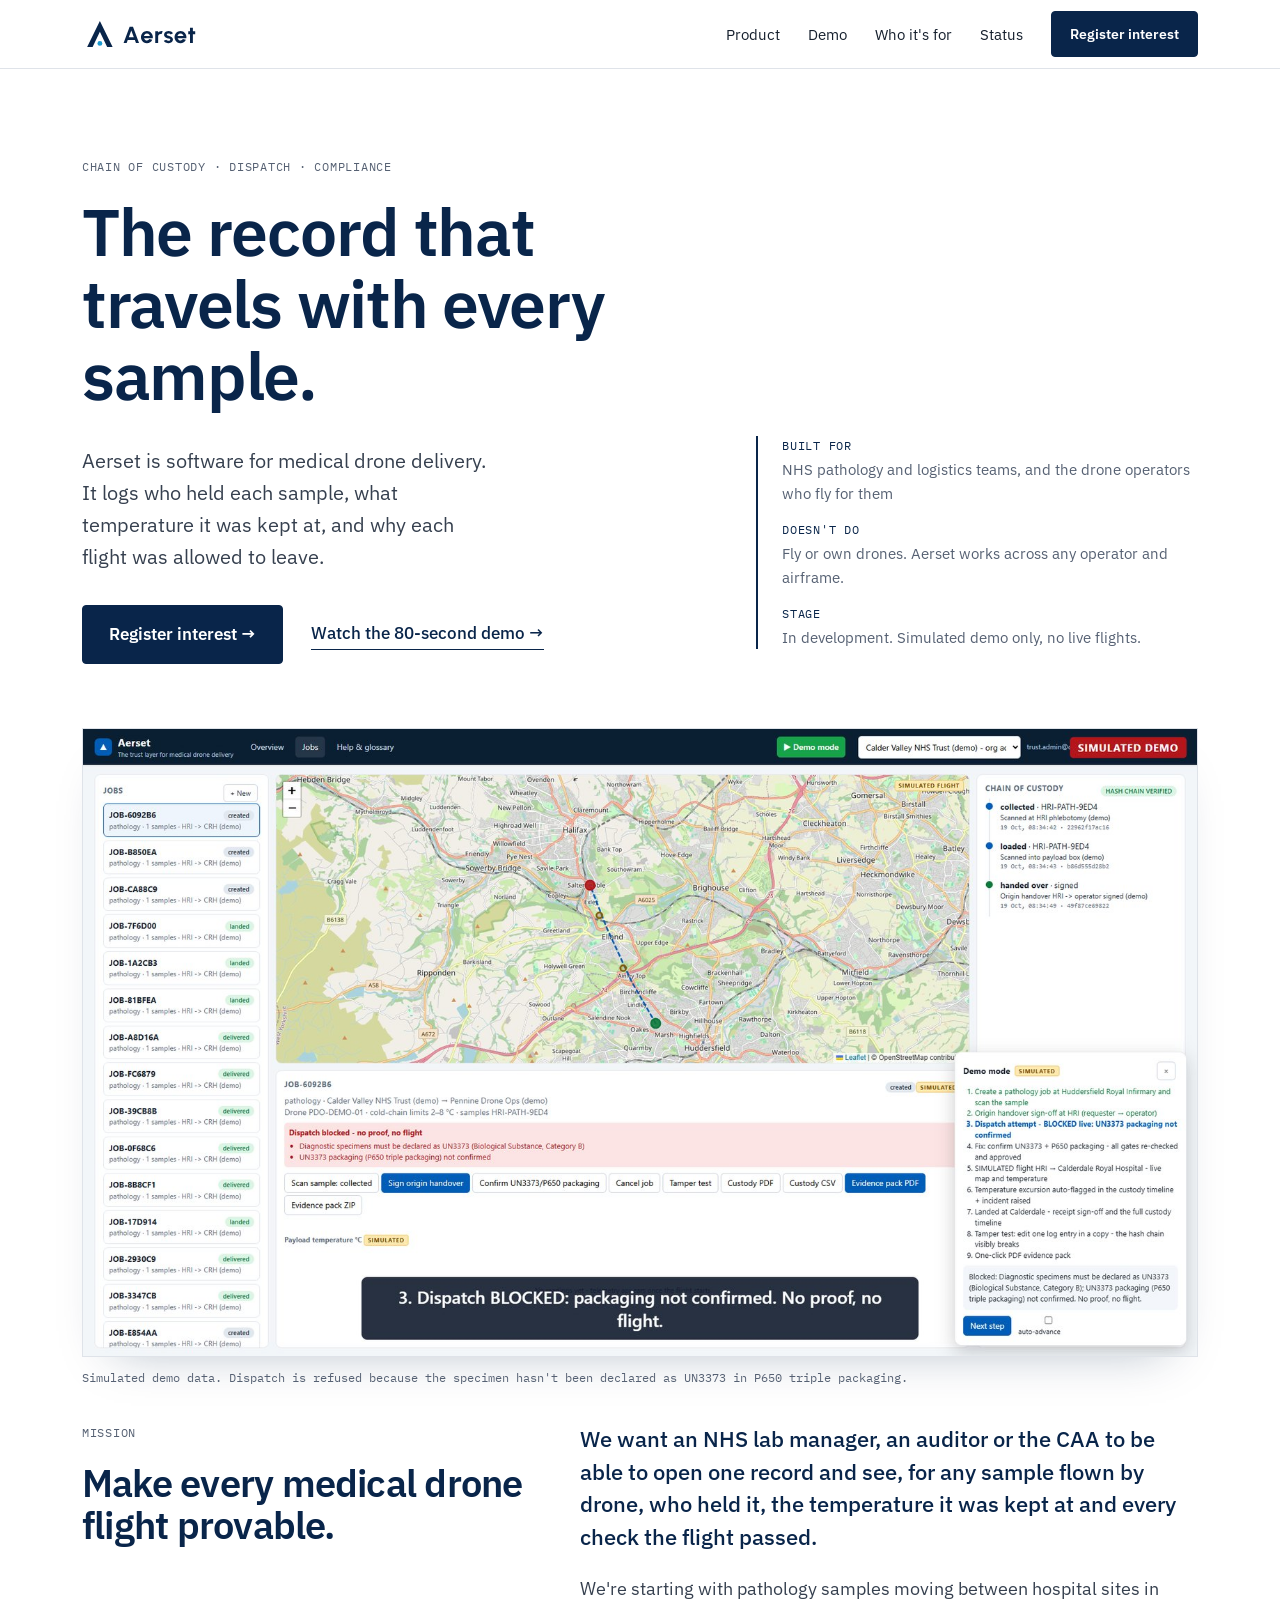
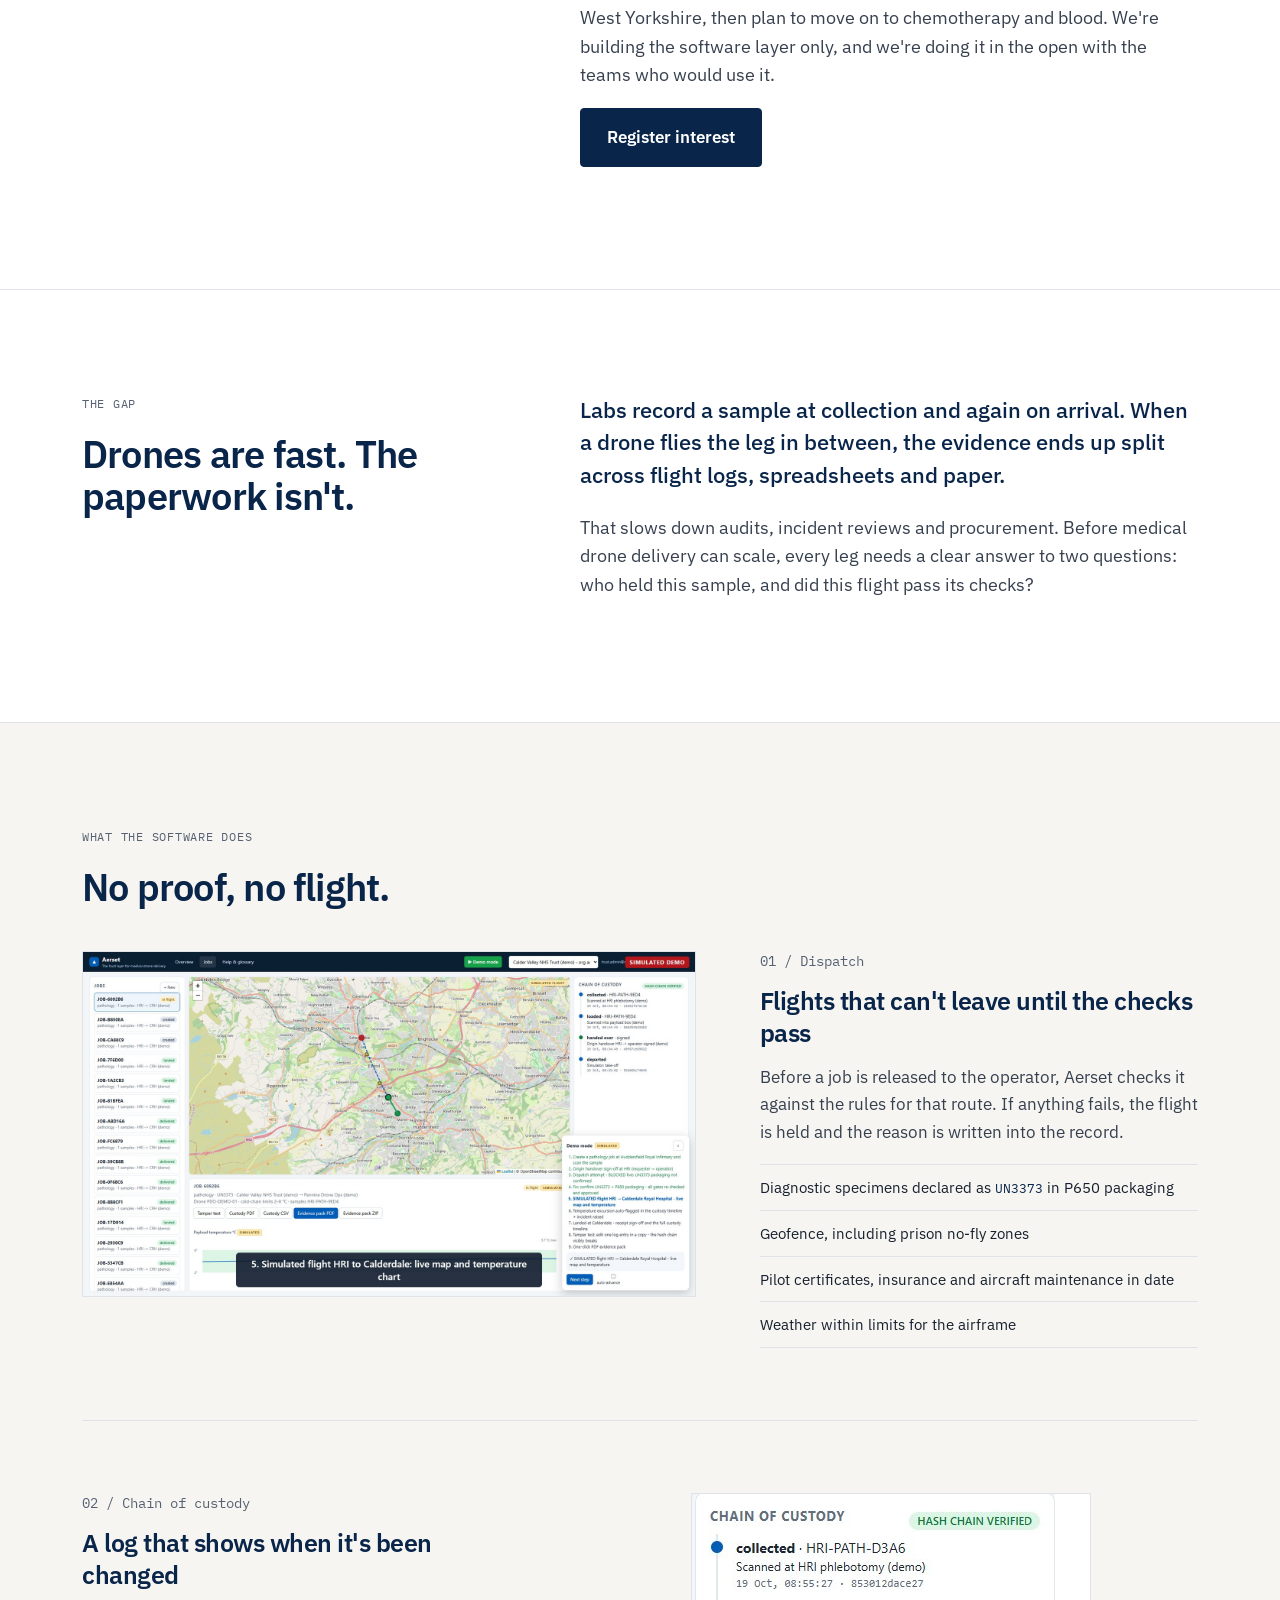
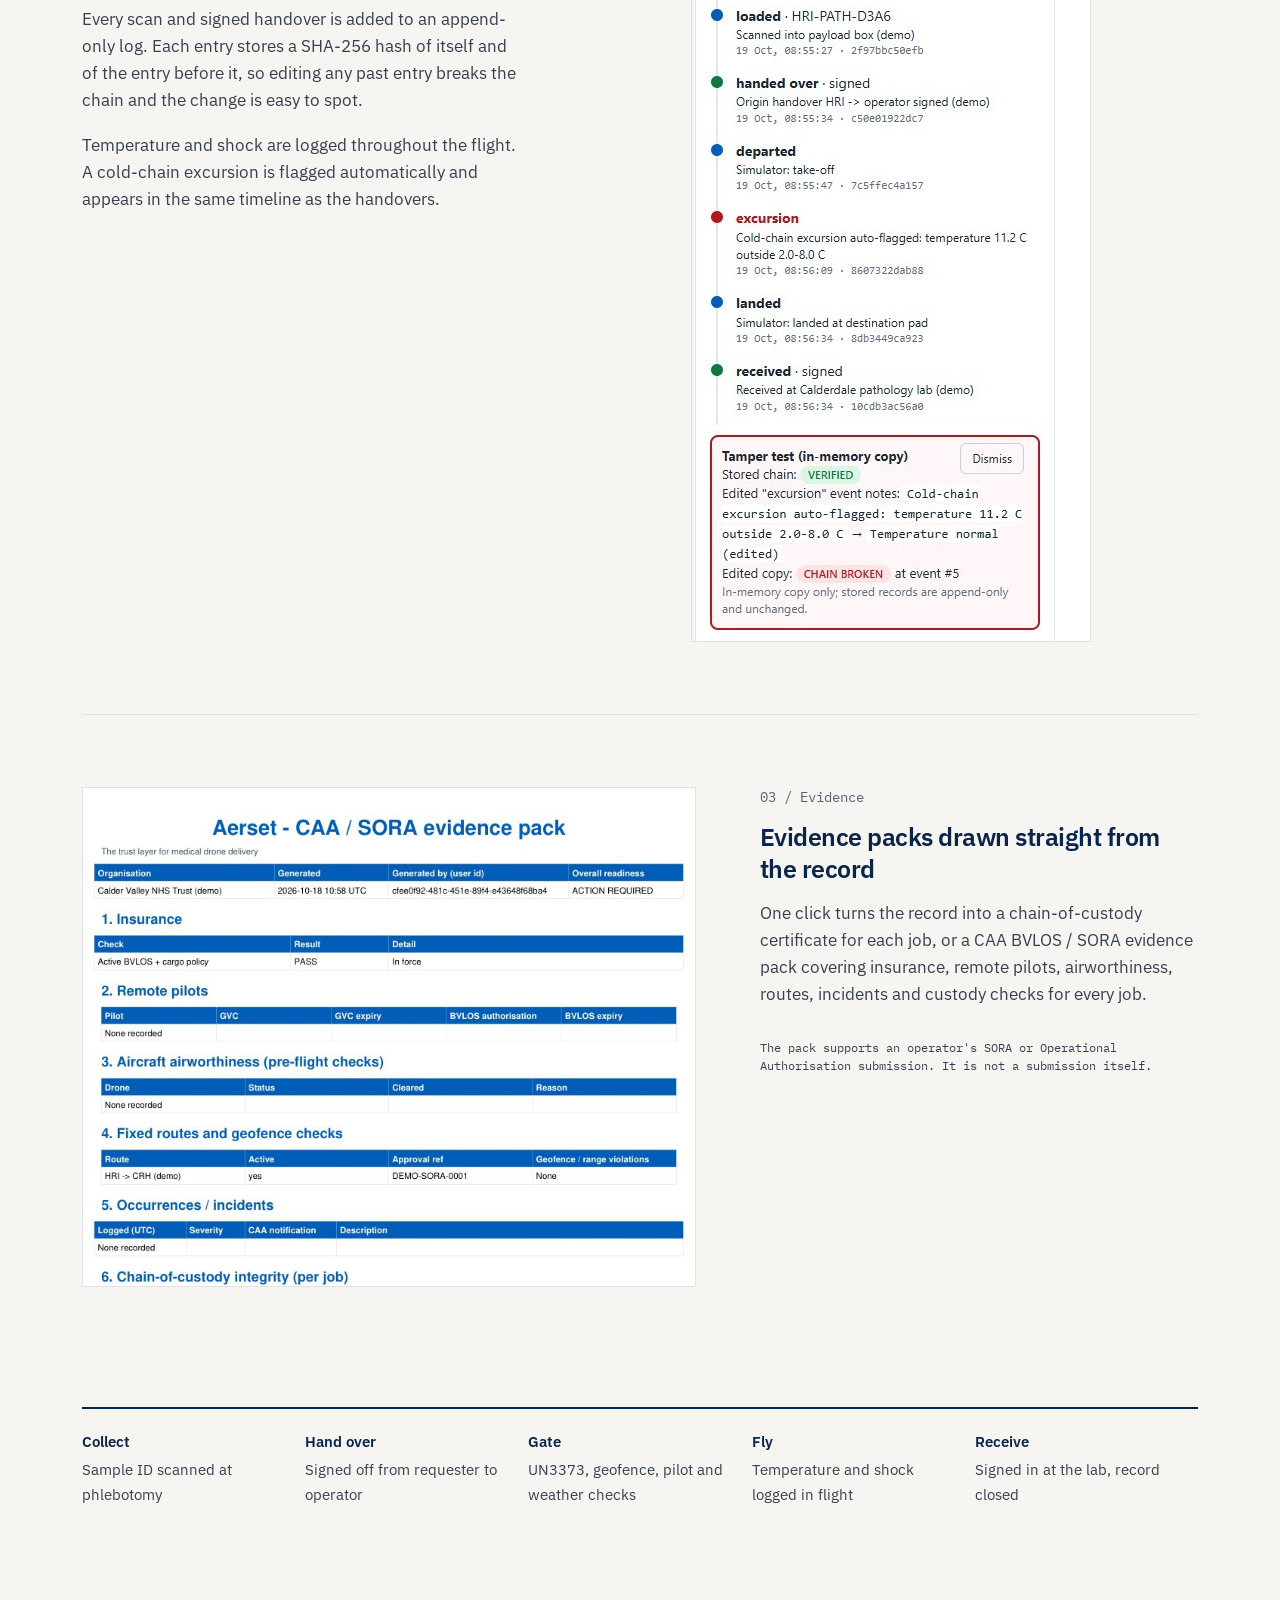
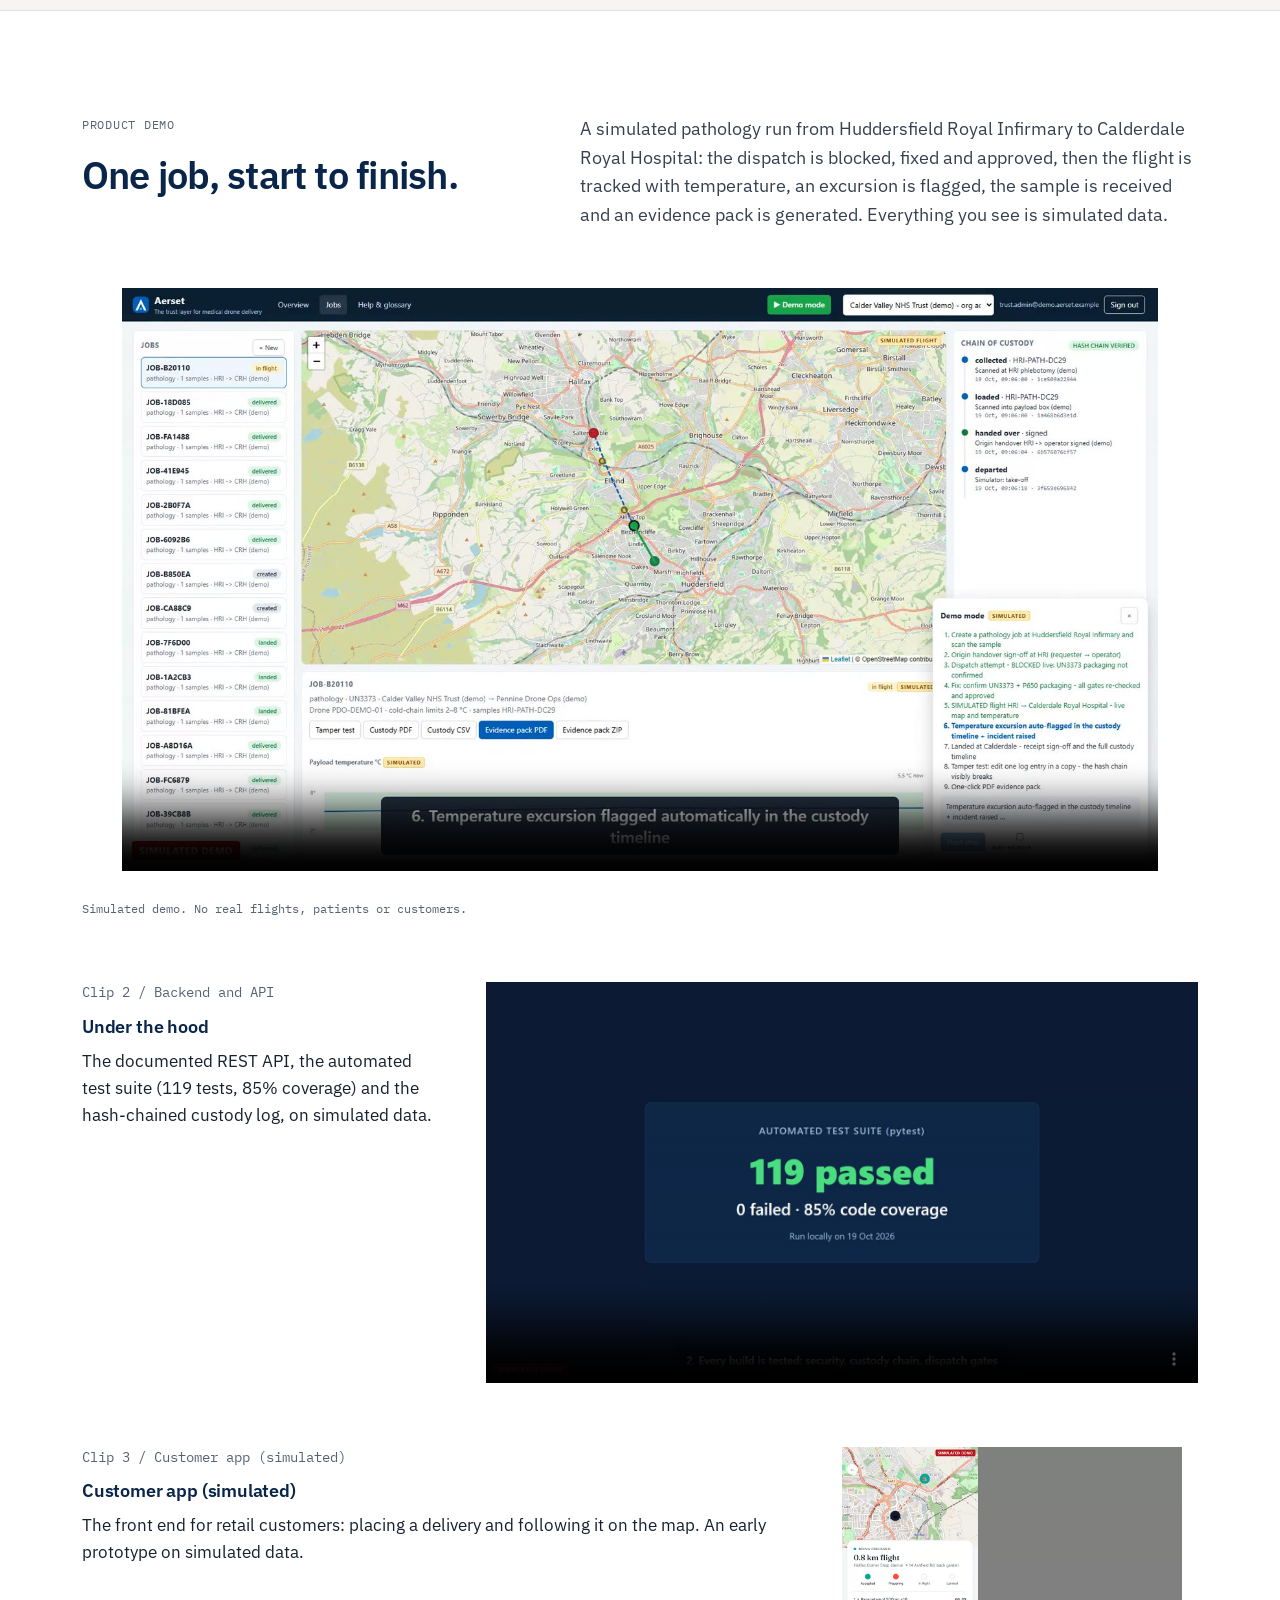
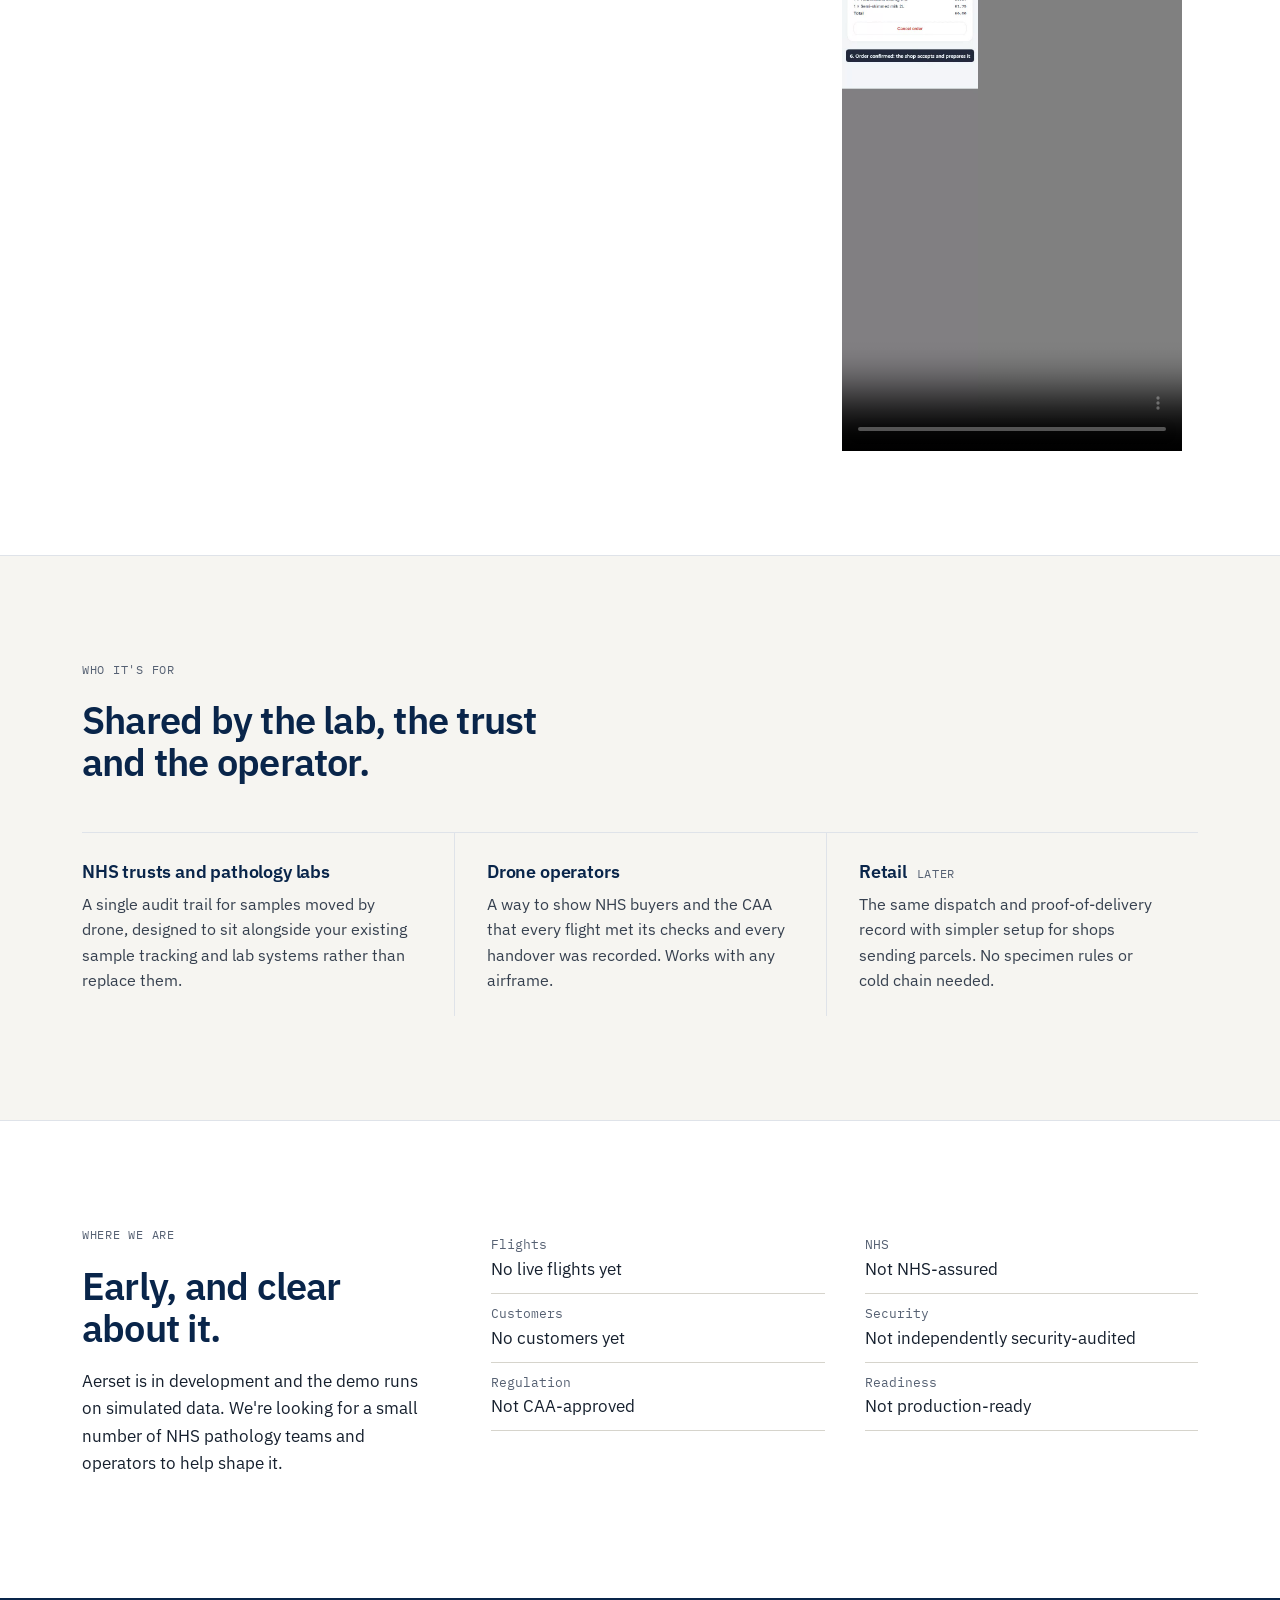
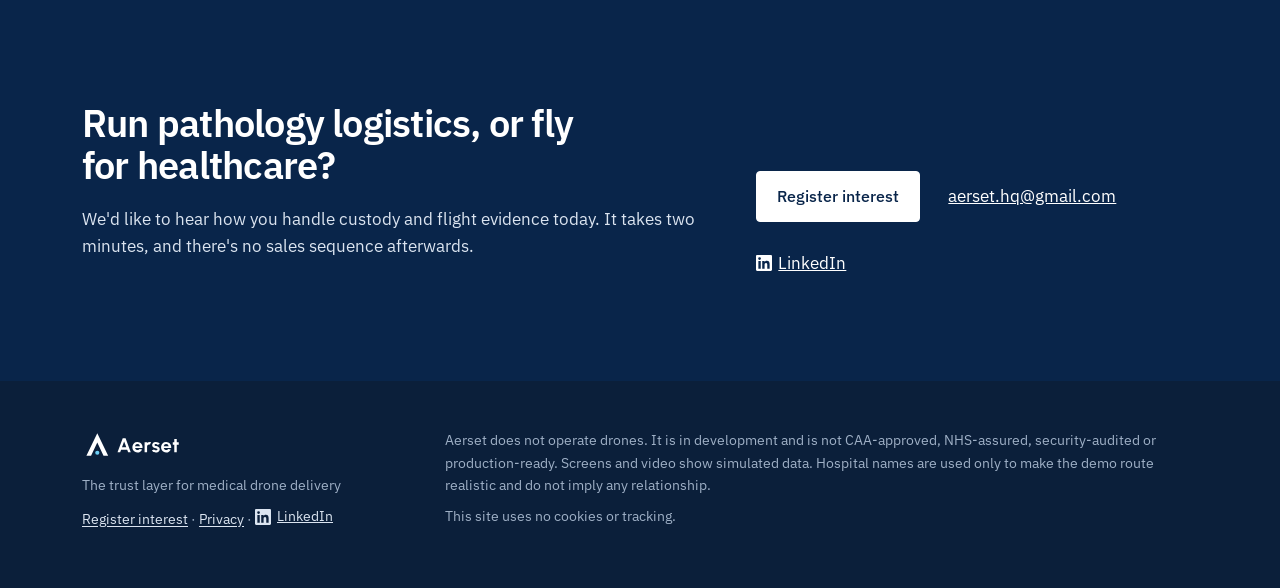
==== index.html @ 1bdd57e3 "Publish Aerset site" ====
<!doctype html>
<html lang="en-GB">
<head>
<meta charset="utf-8">
<meta name="viewport" content="width=device-width, initial-scale=1">
<title>Aerset | The trust layer for medical drone delivery</title>
<meta name="description" content="Aerset is chain-of-custody, dispatch and compliance software for medical drone delivery, for drone operators and NHS teams. In development.">
<meta name="robots" content="noindex">
<meta name="theme-color" content="#09254A">
<meta property="og:title" content="Aerset | The trust layer for medical drone delivery">
<meta property="og:description" content="Chain-of-custody, dispatch and compliance software for medical drone delivery. In development.">
<meta property="og:type" content="website">
<link rel="icon" href="img/favicon.svg" type="image/svg+xml">
<link rel="preload" href="fonts/plex-sans.ttf" as="font" type="font/ttf" crossorigin>
<link rel="stylesheet" href="styles.css">
</head>
<body>
<a class="skip" href="#main">Skip to content</a>
<header class="nav">
  <div class="wrap nav-inner">
    <a class="brand" href="index.html" aria-label="Aerset home"><img src="img/logo-full.svg" alt="Aerset" height="28" width="117"></a>
    <nav aria-label="Main">
      <a href="#product">Product</a><a href="#demo">Demo</a><a href="#who">Who it's for</a><a href="#status">Status</a><a class="btn btn-sm" href="interest.html">Register interest</a>
    </nav>
  </div>
</header>

<main id="main">
<section class="hero">
  <div class="wrap">
    <div class="hero-grid">
      <div>
        <span class="label">Chain of custody · Dispatch · Compliance</span>
        <h1>The record that travels with every sample.</h1>
        <p class="lead">Aerset is software for medical drone delivery. It logs who held each sample, what temperature it was kept at, and why each flight was allowed to leave.</p>
        <div class="cta-row">
          <a class="btn btn-lg" href="interest.html">Register interest →</a>
          <a class="link-arrow" href="#demo">Watch the 80-second demo →</a>
        </div>
      </div>
      <dl class="hero-facts">
        <dt>Built for</dt><dd>NHS pathology and logistics teams, and the drone operators who fly for them</dd>
        <dt>Doesn't do</dt><dd>Fly or own drones. Aerset works across any operator and airframe.</dd>
        <dt>Stage</dt><dd>In development. Simulated demo only, no live flights.</dd>
      </dl>
    </div>
    <figure class="hero-shot">
      <img src="img/dispatch-blocked.jpg" width="1600" height="900" alt="Aerset jobs screen: a pathology flight from Huddersfield Royal Infirmary to Calderdale is blocked because UN3373 packaging has not been confirmed. The chain-of-custody log is on the right.">
    </figure>
    <p class="caption">Simulated demo data. Dispatch is refused because the specimen hasn't been declared as UN3373 in P650 triple packaging.</p>
  </div>
</section>

<section id="mission" class="section mission">
  <div class="wrap intro">
    <div><span class="label">Mission</span><h2>Make every medical drone flight provable.</h2></div>
    <div>
      <p class="big">We want an NHS lab manager, an auditor or the CAA to be able to open one record and see, for any sample flown by drone, who held it, the temperature it was kept at and every check the flight passed.</p>
      <p>We're starting with pathology samples moving between hospital sites in West Yorkshire, then plan to move on to chemotherapy and blood. We're building the software layer only, and we're doing it in the open with the teams who would use it.</p>
      <p><a class="btn btn-lg" href="interest.html">Register interest</a></p>
    </div>
  </div>
</section>

<section class="section">
  <div class="wrap intro">
    <div>
      <span class="label">The gap</span>
      <h2>Drones are fast. The paperwork isn't.</h2>
    </div>
    <div>
      <p class="big">Labs record a sample at collection and again on arrival. When a drone flies the leg in between, the evidence ends up split across flight logs, spreadsheets and paper.</p>
      <p>That slows down audits, incident reviews and procurement. Before medical drone delivery can scale, every leg needs a clear answer to two questions: who held this sample, and did this flight pass its checks?</p>
    </div>
  </div>
</section>

<section id="product" class="section paper">
  <div class="wrap">
    <span class="label">What the software does</span>
    <h2>No proof, no flight.</h2>

    <div class="row flip">
      <div class="row-text">
        <span class="num">01 / Dispatch</span>
        <h3>Flights that can't leave until the checks pass</h3>
        <p>Before a job is released to the operator, Aerset checks it against the rules for that route. If anything fails, the flight is held and the reason is written into the record.</p>
        <ul>
          <li>Diagnostic specimens declared as <code>UN3373</code> in P650 packaging</li>
          <li>Geofence, including prison no-fly zones</li>
          <li>Pilot certificates, insurance and aircraft maintenance in date</li>
          <li>Weather within limits for the airframe</li>
        </ul>
      </div>
      <figure class="frame"><img src="img/flight-temp.jpg" width="1600" height="900" alt="Simulated flight from Huddersfield Royal Infirmary to Calderdale on a map, with a payload temperature chart and the custody timeline" loading="lazy"></figure>
    </div>

    <div class="row">
      <div class="row-text">
        <span class="num">02 / Chain of custody</span>
        <h3>A log that shows when it's been changed</h3>
        <p>Every scan and signed handover is added to an append-only log. Each entry stores a SHA-256 hash of itself and of the entry before it, so editing any past entry breaks the chain and the change is easy to spot.</p>
        <p>Temperature and shock are logged throughout the flight. A cold-chain excursion is flagged automatically and appears in the same timeline as the handovers.</p>
      </div>
      <figure class="frame narrow"><img src="img/tamper.jpg" width="363" height="747" alt="Aerset tamper test: one edited log entry in a copy shows CHAIN BROKEN at event 2, while the stored chain stays verified" loading="lazy"></figure>
    </div>

    <div class="row flip">
      <div class="row-text">
        <span class="num">03 / Evidence</span>
        <h3>Evidence packs drawn straight from the record</h3>
        <p>One click turns the record into a chain-of-custody certificate for each job, or a CAA BVLOS / SORA evidence pack covering insurance, remote pilots, airworthiness, routes, incidents and custody checks for every job.</p>
        <p class="caption">The pack supports an operator's SORA or Operational Authorisation submission. It is not a submission itself.</p>
      </div>
      <figure class="frame"><img src="img/evidence-pack.jpg" width="900" height="733" alt="First page of a simulated CAA / SORA evidence pack generated by Aerset" loading="lazy"></figure>
    </div>

    <div class="flow" aria-label="A job, end to end">
      <div><strong>Collect</strong>Sample ID scanned at phlebotomy</div>
      <div><strong>Hand over</strong>Signed off from requester to operator</div>
      <div><strong>Gate</strong>UN3373, geofence, pilot and weather checks</div>
      <div><strong>Fly</strong>Temperature and shock logged in flight</div>
      <div><strong>Receive</strong>Signed in at the lab, record closed</div>
    </div>
  </div>
</section>

<section id="demo" class="section">
  <div class="wrap">
    <div class="intro">
      <div>
        <span class="label">Product demo</span>
        <h2>One job, start to finish.</h2>
      </div>
      <div>
        <p>A simulated pathology run from Huddersfield Royal Infirmary to Calderdale Royal Hospital: the dispatch is blocked, fixed and approved, then the flight is tracked with temperature, an excursion is flagged, the sample is received and an evidence pack is generated. Everything you see is simulated data.</p>
      </div>
    </div>
    <figure class="video-wrap">
      <video controls preload="metadata" muted playsinline poster="video/aerset-demo-poster.jpg" width="1920" height="1080">
        <source src="video/aerset-demo.mp4" type="video/mp4">
        Your browser can't play this video. <a href="video/aerset-demo.mp4">Download the demo</a>.
      </video>
    </figure>
    <p class="caption">Simulated demo. No real flights, patients or customers.</p>
    <div class="clip2" id="backend-clip" hidden>
      <div><span class="num">Clip 2 / Backend and API</span><h3>Under the hood</h3><p>The documented REST API, the automated test suite (119 tests, 85% coverage) and the hash-chained custody log, on simulated data.</p></div>
      <figure class="video-wrap"><video controls preload="metadata" muted playsinline poster="video/aerset-backend-poster.jpg" width="1920" height="1080" id="backend-video"><source src="video/aerset-backend.mp4" type="video/mp4"></video></figure>
    </div>
    <div class="clip2 app-clip">
      <div><span class="num">Clip 3 / Customer app (simulated)</span><h3>Customer app (simulated)</h3><p>The front end for retail customers: placing a delivery and following it on the map. An early prototype on simulated data.</p></div>
      <figure class="video-wrap phone"><video controls preload="metadata" muted playsinline poster="video/aerset-app-demo-poster.jpg" width="1080" height="1920"><source src="video/aerset-app-demo.mp4" type="video/mp4"></video></figure>
    </div>
  </div>
</section>

<section id="who" class="section paper">
  <div class="wrap">
    <span class="label">Who it's for</span>
    <h2>Shared by the lab, the trust and the operator.</h2>
    <div class="who">
      <article><h3>NHS trusts and pathology labs</h3><p>A single audit trail for samples moved by drone, designed to sit alongside your existing sample tracking and lab systems rather than replace them.</p></article>
      <article><h3>Drone operators</h3><p>A way to show NHS buyers and the CAA that every flight met its checks and every handover was recorded. Works with any airframe.</p></article>
      <article><h3>Retail <span class="later">Later</span></h3><p>The same dispatch and proof-of-delivery record with simpler setup for shops sending parcels. No specimen rules or cold chain needed.</p></article>
    </div>
  </div>
</section>

<section id="status" class="section">
  <div class="wrap status-box">
    <div>
      <span class="label">Where we are</span>
      <h2>Early, and clear about it.</h2>
      <p>Aerset is in development and the demo runs on simulated data. We're looking for a small number of NHS pathology teams and operators to help shape it.</p>
    </div>
    <ul class="notlist">
      <li><span>Flights</span>No live flights yet</li>
      <li><span>Customers</span>No customers yet</li>
      <li><span>Regulation</span>Not CAA-approved</li>
      <li><span>NHS</span>Not NHS-assured</li>
      <li><span>Security</span>Not independently security-audited</li>
      <li><span>Readiness</span>Not production-ready</li>
    </ul>
  </div>
</section>

<section id="contact" class="section contact">
  <div class="wrap contact-grid">
    <div>
      <h2>Run pathology logistics, or fly for healthcare?</h2>
      <p>We'd like to hear how you handle custody and flight evidence today. It takes two minutes, and there's no sales sequence afterwards.</p>
    </div>
    <div class="cta-row">
      <a class="btn" href="interest.html">Register interest</a>
      <a href="mailto:aerset.hq@gmail.com?subject=Aerset%20design%20partner">aerset.hq@gmail.com</a>
      <a class="li-link" href="https://www.linkedin.com/company/aerset/" rel="noopener"><svg class="li" viewBox="0 0 24 24" width="16" height="16" aria-hidden="true"><path fill="currentColor" d="M20.45 20.45h-3.56v-5.57c0-1.33-.02-3.04-1.85-3.04-1.85 0-2.14 1.45-2.14 2.94v5.67H9.35V9h3.41v1.56h.05c.48-.9 1.64-1.85 3.37-1.85 3.6 0 4.27 2.37 4.27 5.46v6.28zM5.34 7.43a2.06 2.06 0 1 1 0-4.13 2.06 2.06 0 0 1 0 4.13zM7.12 20.45H3.56V9h3.56v11.45zM22.22 0H1.77C.79 0 0 .77 0 1.73v20.54C0 23.23.79 24 1.77 24h20.45c.98 0 1.78-.77 1.78-1.73V1.73C24 .77 23.2 0 22.22 0z"/></svg> LinkedIn</a>
    </div>
  </div>
</section>
</main>

<footer class="foot">
  <div class="wrap foot-grid">
    <div>
      <img src="img/logo-full-white.svg" alt="Aerset" height="24" width="100" style="margin-bottom:14px">
      <p>The trust layer for medical drone delivery</p>
      <p><a href="interest.html">Register interest</a> · <a href="interest.html#privacy">Privacy</a> · <a class="li-link" href="https://www.linkedin.com/company/aerset/" rel="noopener"><svg class="li" viewBox="0 0 24 24" width="16" height="16" aria-hidden="true"><path fill="currentColor" d="M20.45 20.45h-3.56v-5.57c0-1.33-.02-3.04-1.85-3.04-1.85 0-2.14 1.45-2.14 2.94v5.67H9.35V9h3.41v1.56h.05c.48-.9 1.64-1.85 3.37-1.85 3.6 0 4.27 2.37 4.27 5.46v6.28zM5.34 7.43a2.06 2.06 0 1 1 0-4.13 2.06 2.06 0 0 1 0 4.13zM7.12 20.45H3.56V9h3.56v11.45zM22.22 0H1.77C.79 0 0 .77 0 1.73v20.54C0 23.23.79 24 1.77 24h20.45c.98 0 1.78-.77 1.78-1.73V1.73C24 .77 23.2 0 22.22 0z"/></svg> LinkedIn</a></p>
    </div>
    <div>
      <p>Aerset does not operate drones. It is in development and is not CAA-approved, NHS-assured, security-audited or production-ready. Screens and video show simulated data. Hospital names are used only to make the demo route realistic and do not imply any relationship.</p>
      <p>This site uses no cookies or tracking.</p>
    </div>
  </div>
</footer>
<script>
(function(){var v=document.getElementById('backend-video'),b=document.getElementById('backend-clip');
fetch('video/aerset-backend.mp4',{method:'HEAD'}).then(function(r){if(r.ok)b.hidden=false;}).catch(function(){
 v.addEventListener('loadedmetadata',function(){b.hidden=false;});v.load();});})();
</script>
</body>
</html>
---- styles.css ----
@font-face{font-family:"Plex Sans";src:url(fonts/plex-sans.ttf) format("truetype");font-weight:100 700;font-display:swap}
@font-face{font-family:"Plex Mono";src:url(fonts/plex-mono.ttf) format("truetype");font-weight:400;font-display:swap}
:root{--navy:#09254A;--navy-ink:#0b1f3a;--cyan:#6DCFF6;--ink:#16202e;--muted:#566173;--line:#dfe3e9;--paper:#f6f5f1;--mono:"Plex Mono",ui-monospace,Menlo,monospace}
*{box-sizing:border-box}
html{scroll-behavior:smooth}
body{margin:0;font-family:"Plex Sans",system-ui,-apple-system,"Segoe UI",Arial,sans-serif;color:var(--ink);font-size:17px;line-height:1.6;-webkit-font-smoothing:antialiased;background:#fff}
img,video{max-width:100%;display:block}
a{color:var(--navy)}
.wrap{max-width:1180px;margin:0 auto;padding:0 32px}
.skip{position:absolute;left:-999px}.skip:focus{left:16px;top:16px;background:#fff;padding:8px 12px;z-index:10}
h1,h2,h3{color:var(--navy);margin:0 0 .5em;font-weight:600;letter-spacing:-.02em;line-height:1.1}
h1{font-size:clamp(2.4rem,5.2vw,4.1rem);font-weight:600;max-width:15ch}
h2{font-size:clamp(1.7rem,3vw,2.5rem);max-width:22ch}
h3{font-size:1.1rem;letter-spacing:-.01em;line-height:1.3}
p{margin:0 0 1em}
.label{font-family:var(--mono);font-size:.78rem;letter-spacing:.06em;text-transform:uppercase;color:var(--muted);margin-bottom:1.2rem;display:block}
.label b{color:var(--navy);font-weight:400}
/* nav */
.nav{border-bottom:1px solid var(--line);background:#fff;position:sticky;top:0;z-index:5}
.nav-inner{display:flex;align-items:center;justify-content:space-between;height:68px;gap:24px}
.nav nav{display:flex;align-items:center;gap:28px;font-size:.95rem}
.nav nav a{text-decoration:none;color:var(--ink)}
.nav nav a:hover{color:var(--navy);text-decoration:underline;text-underline-offset:4px}
.btn{display:inline-block;background:var(--navy);color:#fff!important;text-decoration:none!important;padding:12px 20px;border-radius:4px;font-weight:500;font-size:.98rem;border:1px solid var(--navy);cursor:pointer;font-family:inherit}
.btn:hover{background:#0e3468}
.btn-sm{padding:8px 14px;font-size:.9rem}
.link-arrow{font-weight:500;text-decoration:none;border-bottom:1px solid currentColor;padding-bottom:2px}
/* hero */
.hero{padding:88px 0 0}
.hero-grid{display:grid;grid-template-columns:7fr 5fr;gap:56px;align-items:end}
.lead{font-size:1.25rem;color:#36404f;max-width:34ch;margin:0 0 1.6em}
.cta-row{display:flex;gap:28px;align-items:center;flex-wrap:wrap}
.hero-facts{border-left:2px solid var(--navy);padding-left:24px;font-size:.95rem;color:var(--muted)}
.hero-facts dt{font-family:var(--mono);font-size:.75rem;text-transform:uppercase;letter-spacing:.06em;color:var(--navy);margin-top:14px}
.hero-facts dt:first-child{margin-top:0}
.hero-facts dd{margin:2px 0 0}
.hero-shot{margin:64px 0 0;border:1px solid var(--line);border-bottom:0;box-shadow:0 1px 0 var(--line),0 24px 48px -32px rgba(9,37,74,.35)}
.caption{font-family:var(--mono);font-size:.78rem;color:var(--muted);padding:12px 0 0;line-height:1.5}
/* sections */
.section{padding:104px 0;border-top:1px solid var(--line)}
.paper{background:var(--paper)}
.intro{display:grid;grid-template-columns:5fr 7fr;gap:56px}
.intro p{font-size:1.12rem;color:#36404f}
.intro .big{font-size:1.4rem;line-height:1.45;color:var(--navy);font-weight:500}
/* feature rows */
.row{display:grid;grid-template-columns:5fr 7fr;gap:64px;align-items:start;padding:72px 0;border-top:1px solid var(--line)}
.row:first-of-type{border-top:0;padding-top:24px}
.row.flip{grid-template-columns:7fr 5fr}
.row.flip .row-text{order:2}
.row-text p{color:#36404f}
.row ul{padding:0;margin:1.2em 0 0;list-style:none;font-size:.96rem}
.row li{padding:10px 0;border-top:1px solid var(--line)}
.row li:last-child{border-bottom:1px solid var(--line)}
.row li code,.mono{font-family:var(--mono);font-size:.85em;color:var(--navy)}
.frame{border:1px solid var(--line);background:#fff}
.num{font-family:var(--mono);color:var(--muted);font-size:.85rem;display:block;margin-bottom:12px}
/* steps table */
.flow{display:grid;grid-template-columns:repeat(5,1fr);border-top:2px solid var(--navy);margin-top:48px}
.flow div{padding:20px 20px 0 0;font-size:.95rem;color:#36404f}
.flow strong{display:block;color:var(--navy);font-weight:600;margin-bottom:4px}
/* video */
.video-wrap{margin-top:40px;background:var(--navy-ink);padding:0}
.video-wrap video{width:100%;height:auto}
/* who */
.who{display:grid;grid-template-columns:repeat(3,1fr);gap:0;margin-top:48px;border-top:1px solid var(--line)}
.who article{padding:28px 32px 8px 0}
.who article+article{padding-left:32px;border-left:1px solid var(--line)}
.who p{color:#36404f;font-size:.98rem}
.later{font-family:var(--mono);font-size:.72rem;color:var(--muted);font-weight:400;margin-left:6px;text-transform:uppercase;letter-spacing:.05em}
/* status */
.status-box{display:grid;grid-template-columns:4fr 8fr;gap:56px}
.notlist{list-style:none;padding:0;margin:0;columns:2;column-gap:40px}
.notlist li{padding:10px 0;border-bottom:1px solid #d6d4cc;break-inside:avoid}
.notlist li span{font-family:var(--mono);font-size:.8rem;color:var(--muted);display:block}
/* contact */
.contact{background:var(--navy);color:#dbe4f0;border-top:0}
.contact h2{color:#fff}
.contact-grid{display:grid;grid-template-columns:7fr 5fr;gap:56px;align-items:end}
.contact .btn{background:#fff;color:var(--navy)!important;border-color:#fff}
.contact a{color:#fff}
.contact .accent{color:var(--cyan)}
/* footer */
.foot{background:var(--navy-ink);color:#9fb0c6;padding:48px 0;font-size:.88rem}
.foot-grid{display:grid;grid-template-columns:3fr 7fr;gap:40px}
.foot a{color:#dbe4f0}
.foot p{margin:0 0 .6em}
/* interest page */
.page-hero{padding:80px 0 56px}
.form-wrap{display:grid;grid-template-columns:7fr 4fr;gap:72px;align-items:start}
.form .field{margin:0 0 26px;border:0;padding:0}
.form label,.form legend{display:block;font-weight:500;color:var(--navy);margin-bottom:8px;font-size:.98rem}
.hint{display:block;font-weight:400;color:var(--muted);font-size:.88rem;margin-top:2px}
.form input[type=text],.form input[type=email],.form select,.form textarea{width:100%;font:inherit;padding:11px 12px;border:1px solid #c5ccd6;border-radius:3px;background:#fff;color:var(--ink)}
.form textarea{min-height:110px;resize:vertical}
.form :focus-visible{outline:2px solid var(--navy);outline-offset:2px}
.row2{display:grid;grid-template-columns:1fr 1fr;gap:20px}
.scale{display:flex;border:1px solid #c5ccd6;border-radius:3px;max-width:420px}
.scale label{flex:1;margin:0;text-align:center;padding:10px 0;border-left:1px solid #c5ccd6;font-weight:400;cursor:pointer}
.scale label:first-child{border-left:0}
.scale input{margin-right:6px}
.scale-ends{display:flex;justify-content:space-between;max-width:420px;font-size:.82rem;color:var(--muted);margin-top:6px;font-family:var(--mono)}
.choices label{font-weight:400;color:var(--ink);margin:0 0 6px}
.consent{display:flex!important;gap:10px;font-weight:400!important;color:var(--ink)!important;font-size:.93rem}
.consent input{margin-top:5px}
.req{color:#b42318}
.hp{position:absolute;left:-9999px}
.form-status{margin-top:14px;font-weight:500;color:var(--navy)}
.privacy{font-size:.88rem;color:var(--muted)}
.aside section{padding:0 0 24px;margin-bottom:24px;border-bottom:1px solid var(--line);font-size:.95rem;color:#36404f}
.aside ul{padding-left:18px;margin:0}
/* responsive */
@media (max-width:900px){
 .wrap{padding:0 22px}
 .nav nav a:not(.btn){display:none}
 .hero{padding-top:56px}
 .hero-grid,.intro,.row,.row.flip,.status-box,.contact-grid,.foot-grid,.form-wrap{grid-template-columns:1fr;gap:32px}
 .row.flip .row-text{order:0}
 .row{padding:56px 0}
 .section{padding:72px 0}
 .flow{grid-template-columns:1fr 1fr}
 .who{grid-template-columns:1fr}
 .who article,.who article+article{padding:24px 0 4px;border-left:0;border-bottom:1px solid var(--line)}
 .notlist{columns:1}
 .row2{grid-template-columns:1fr}
 .hero-shot{margin-top:40px}
}
/* iteration 2 */
img{height:auto}
.row h3{font-size:1.55rem;letter-spacing:-.02em;margin-bottom:.6em}
.frame.narrow{max-width:400px;justify-self:center;width:100%}
.row figure{margin:0}
.hero-shot img{width:100%}
.btn-lg{padding:15px 26px;font-size:1.05rem;font-weight:600}
.nav .btn-sm{padding:10px 18px;font-weight:600}
.li-link{display:inline-flex;align-items:center;gap:6px}
.li{flex:none}
.mission{border-top:0;padding-top:24px}
.mission .big{color:var(--navy)}
.clip2{display:grid;grid-template-columns:4fr 8fr;gap:48px;margin-top:64px;align-items:start}
.clip2[hidden]{display:none}
.clip2 .video-wrap{margin:0}
@media (max-width:900px){.clip2{grid-template-columns:1fr;gap:20px}}
.video-wrap.phone{max-width:340px;background:none}
.app-clip{grid-template-columns:8fr 4fr}
@media (max-width:900px){.app-clip{grid-template-columns:1fr}.video-wrap.phone{max-width:300px}}
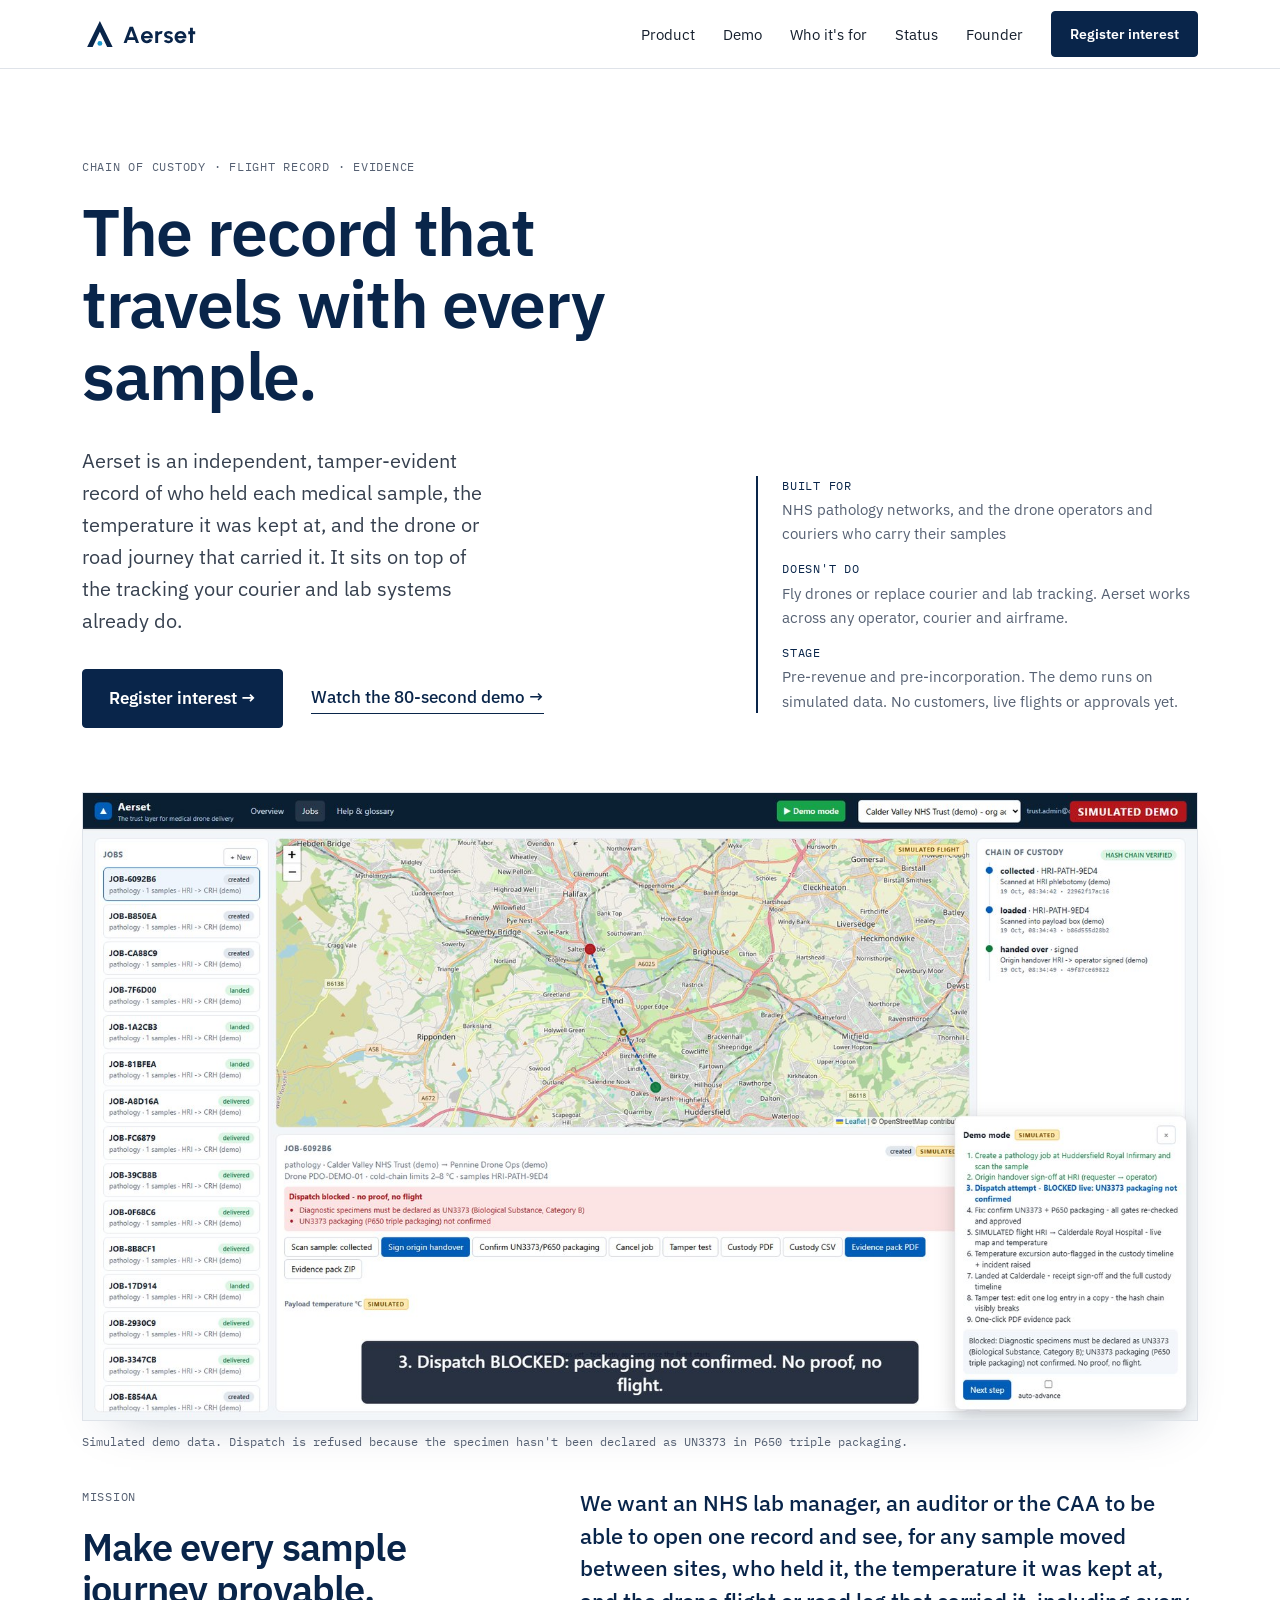
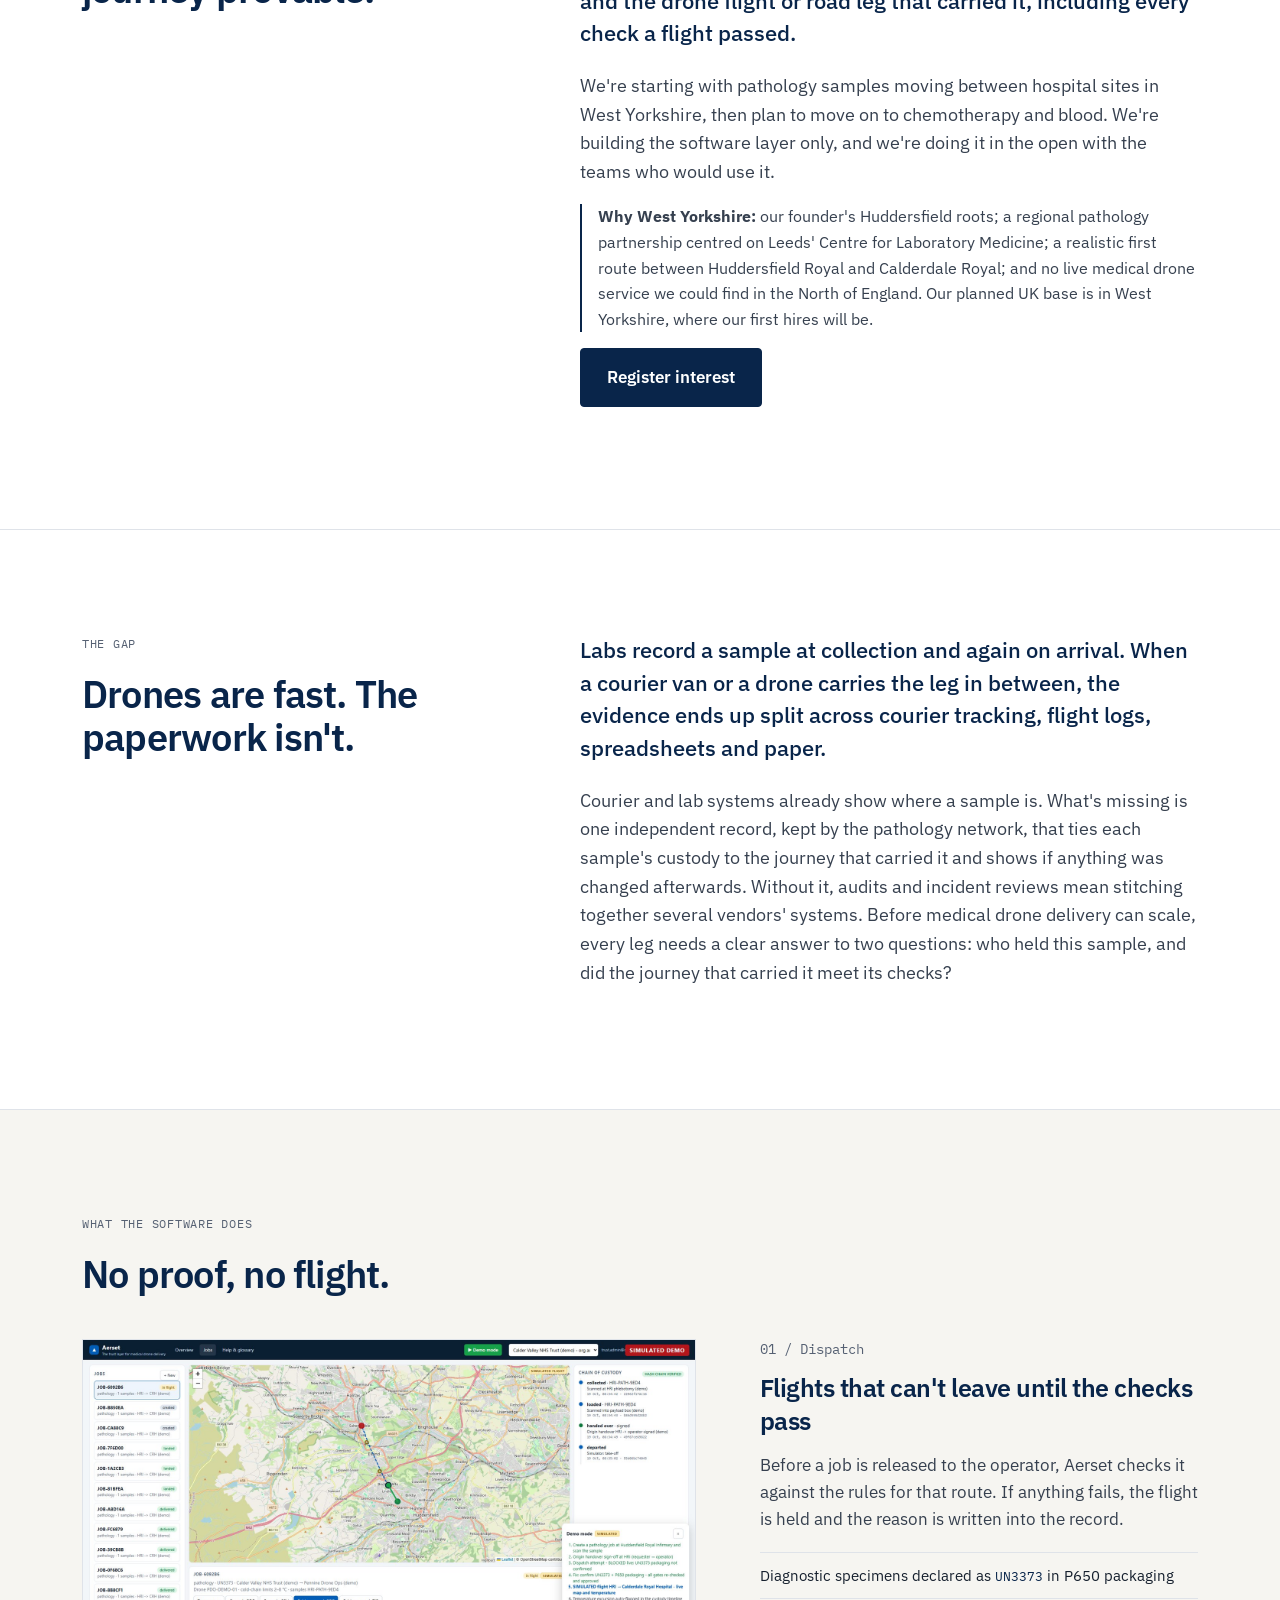
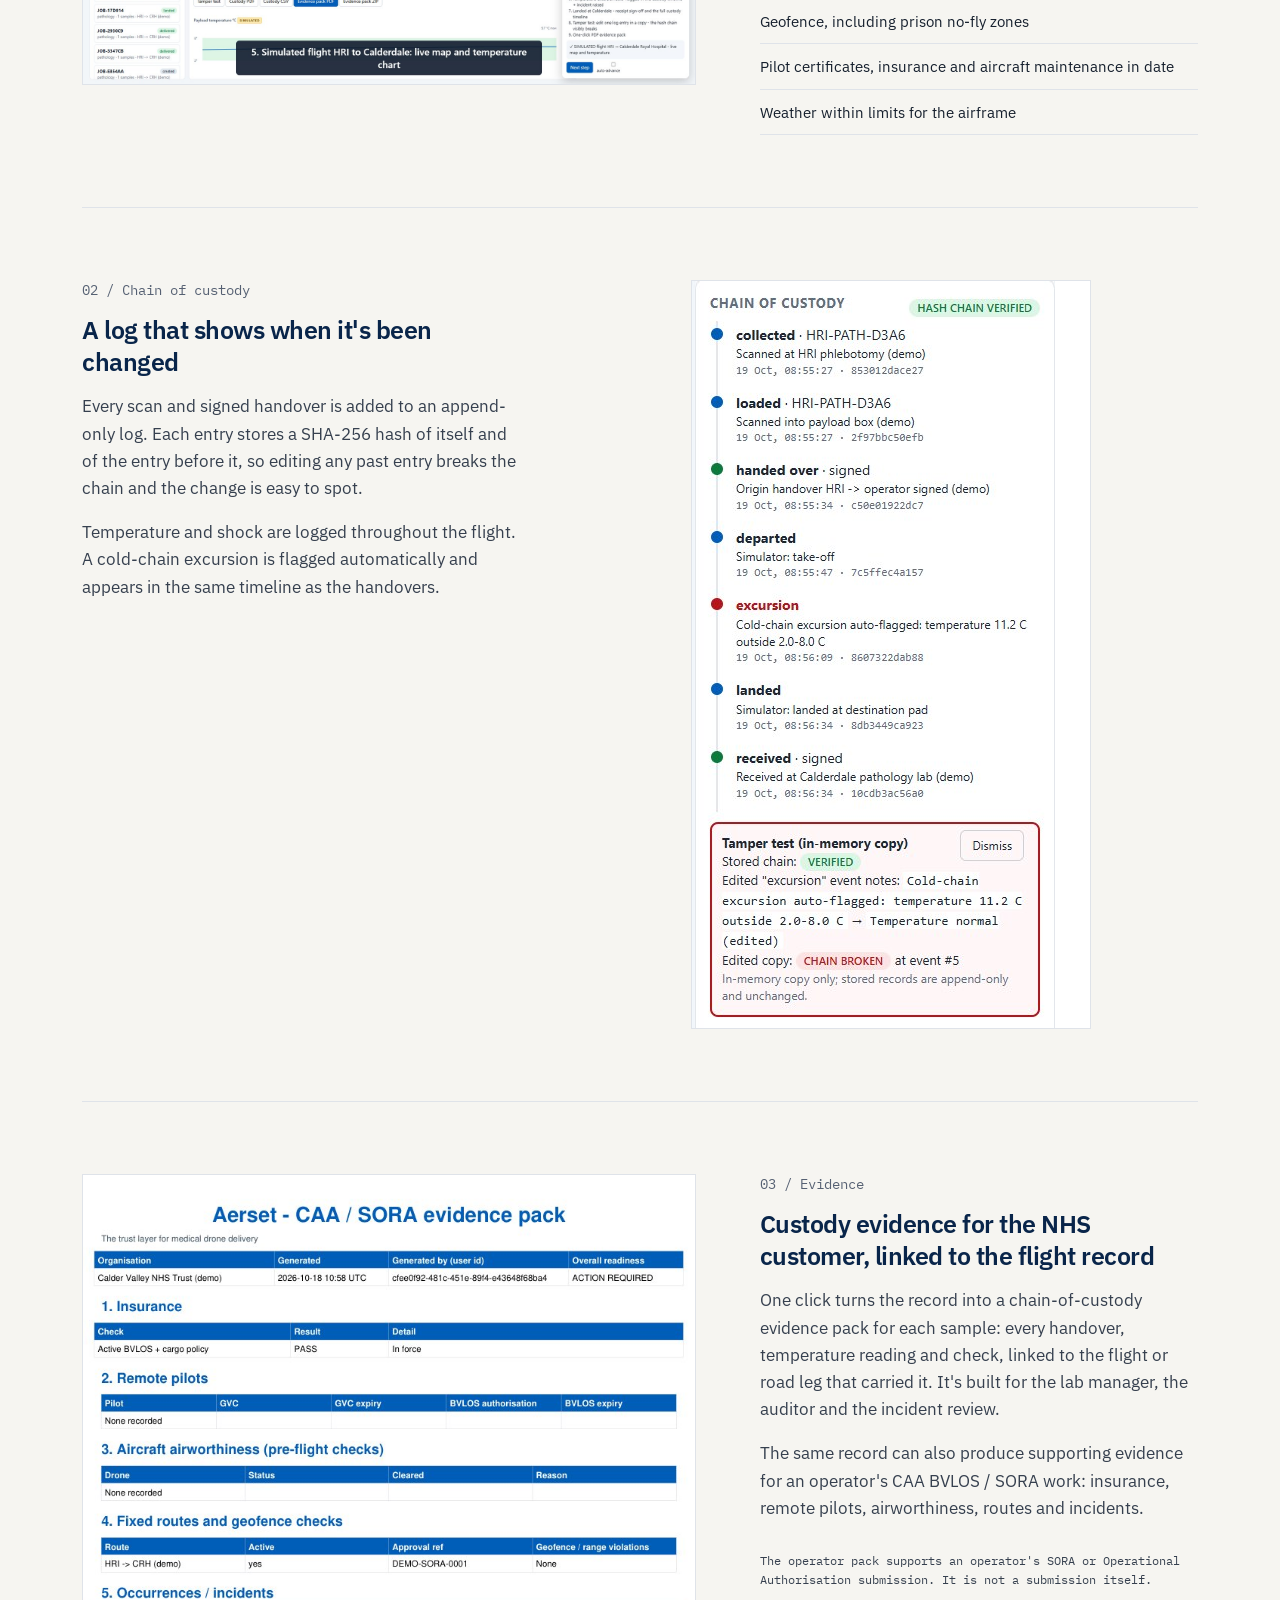
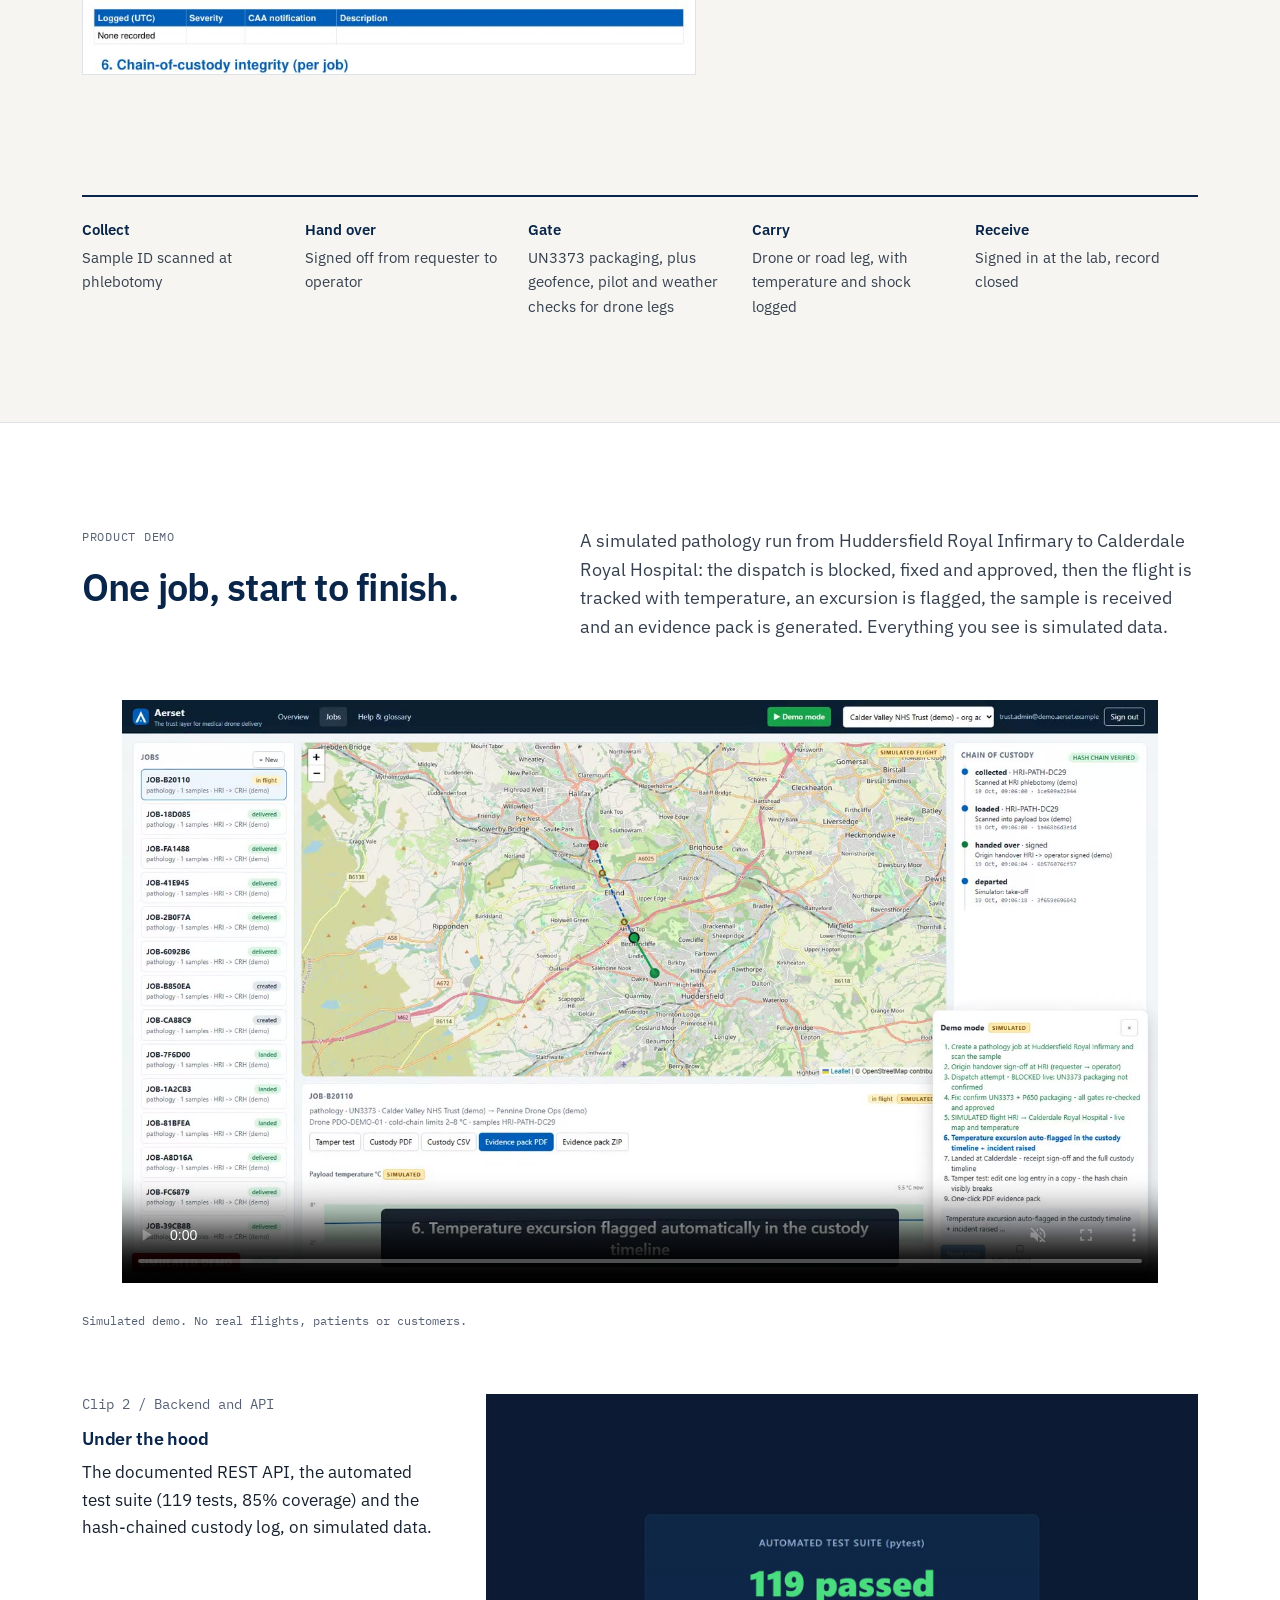
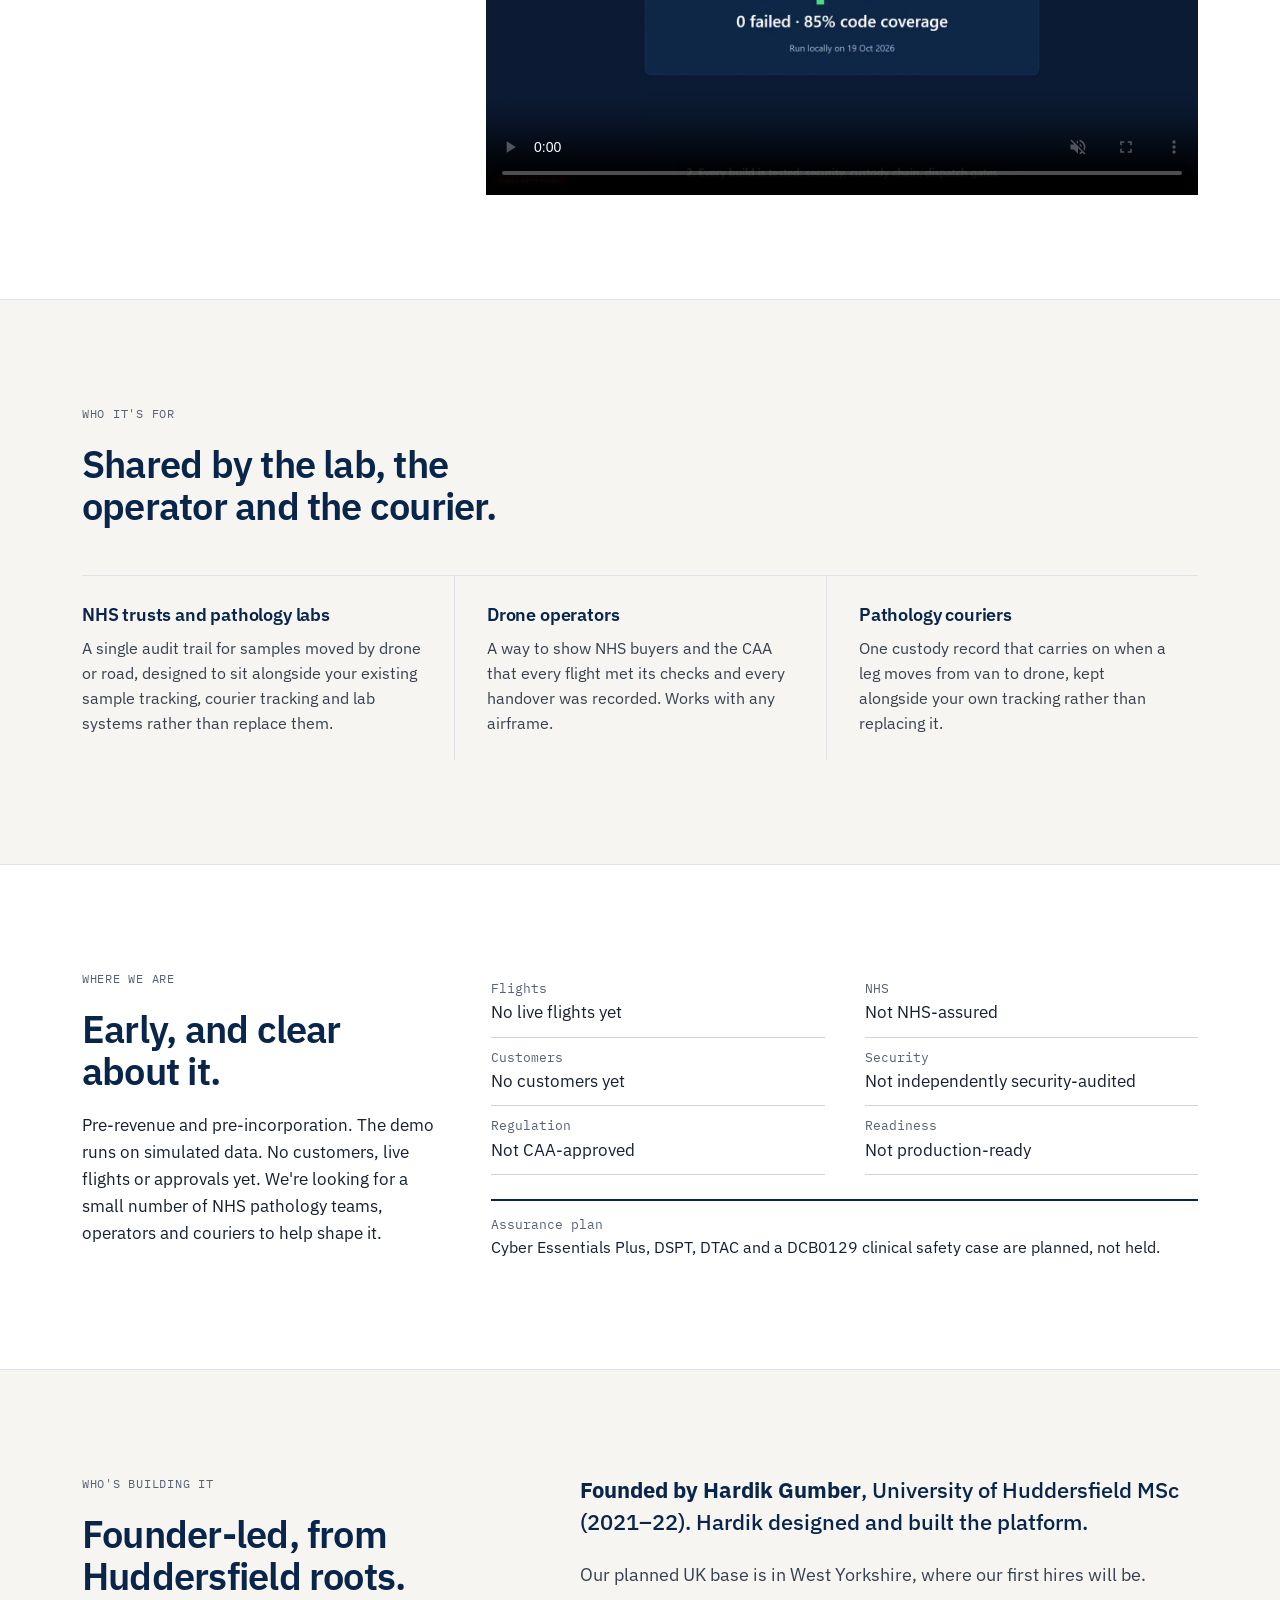
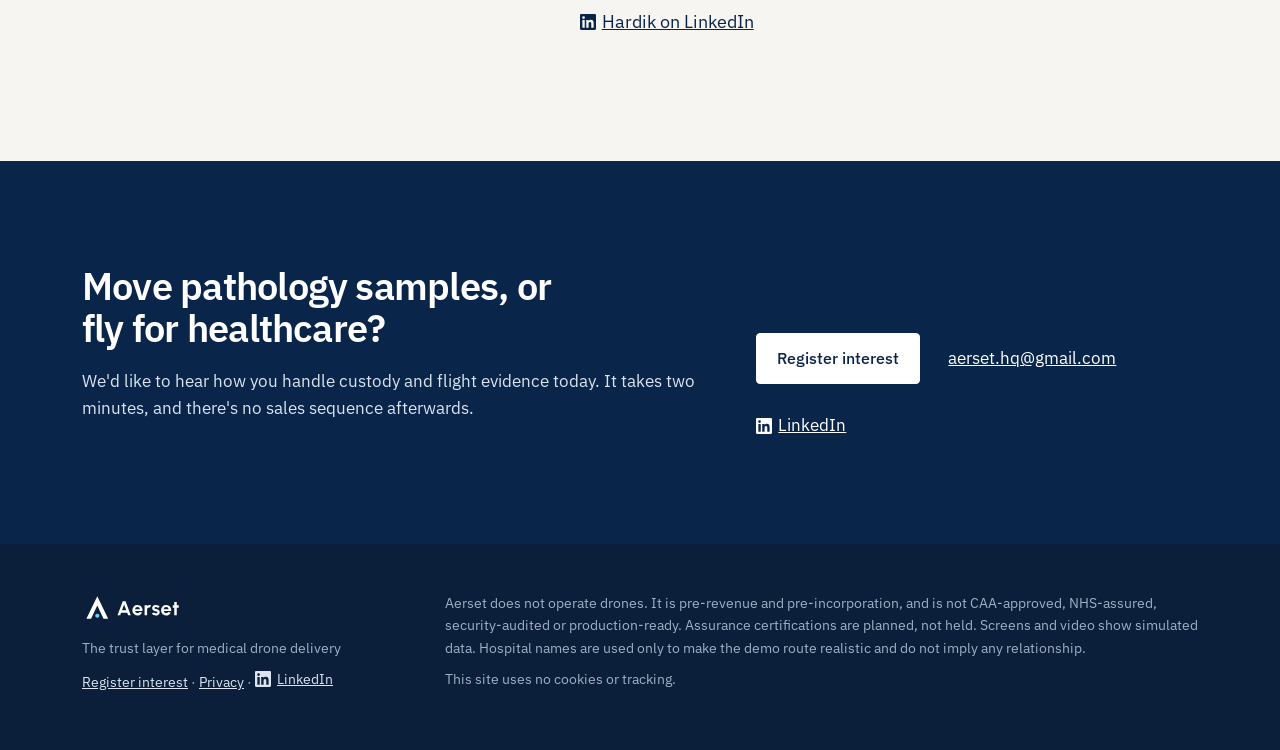
==== commit 1626e36c: "Update site: Founder section; remove unlinked app demo video" ====
--- a/index.html
+++ b/index.html
@@ -4,11 +4,11 @@
 <meta charset="utf-8">
 <meta name="viewport" content="width=device-width, initial-scale=1">
 <title>Aerset | The trust layer for medical drone delivery</title>
-<meta name="description" content="Aerset is chain-of-custody, dispatch and compliance software for medical drone delivery, for drone operators and NHS teams. In development.">
+<meta name="description" content="Aerset is an independent, tamper-evident custody record for medical samples, linking each sample's chain of custody to the drone or road journey that carried it. Pre-revenue; simulated demo.">
 <meta name="robots" content="noindex">
 <meta name="theme-color" content="#09254A">
 <meta property="og:title" content="Aerset | The trust layer for medical drone delivery">
-<meta property="og:description" content="Chain-of-custody, dispatch and compliance software for medical drone delivery. In development.">
+<meta property="og:description" content="An independent, tamper-evident custody record linking each medical sample to the drone or road journey that carried it. Pre-revenue; simulated demo.">
 <meta property="og:type" content="website">
 <link rel="icon" href="img/favicon.svg" type="image/svg+xml">
 <link rel="preload" href="fonts/plex-sans.ttf" as="font" type="font/ttf" crossorigin>
@@ -20,7 +20,7 @@
   <div class="wrap nav-inner">
     <a class="brand" href="index.html" aria-label="Aerset home"><img src="img/logo-full.svg" alt="Aerset" height="28" width="117"></a>
     <nav aria-label="Main">
-      <a href="#product">Product</a><a href="#demo">Demo</a><a href="#who">Who it's for</a><a href="#status">Status</a><a class="btn btn-sm" href="interest.html">Register interest</a>
+      <a href="#product">Product</a><a href="#demo">Demo</a><a href="#who">Who it's for</a><a href="#status">Status</a><a href="#founder">Founder</a><a class="btn btn-sm" href="interest.html">Register interest</a>
     </nav>
   </div>
 </header>
@@ -30,18 +30,18 @@
   <div class="wrap">
     <div class="hero-grid">
       <div>
-        <span class="label">Chain of custody · Dispatch · Compliance</span>
+        <span class="label">Chain of custody · Flight record · Evidence</span>
         <h1>The record that travels with every sample.</h1>
-        <p class="lead">Aerset is software for medical drone delivery. It logs who held each sample, what temperature it was kept at, and why each flight was allowed to leave.</p>
+        <p class="lead">Aerset is an independent, tamper-evident record of who held each medical sample, the temperature it was kept at, and the drone or road journey that carried it. It sits on top of the tracking your courier and lab systems already do.</p>
         <div class="cta-row">
           <a class="btn btn-lg" href="interest.html">Register interest →</a>
           <a class="link-arrow" href="#demo">Watch the 80-second demo →</a>
         </div>
       </div>
       <dl class="hero-facts">
-        <dt>Built for</dt><dd>NHS pathology and logistics teams, and the drone operators who fly for them</dd>
-        <dt>Doesn't do</dt><dd>Fly or own drones. Aerset works across any operator and airframe.</dd>
-        <dt>Stage</dt><dd>In development. Simulated demo only, no live flights.</dd>
+        <dt>Built for</dt><dd>NHS pathology networks, and the drone operators and couriers who carry their samples</dd>
+        <dt>Doesn't do</dt><dd>Fly drones or replace courier and lab tracking. Aerset works across any operator, courier and airframe.</dd>
+        <dt>Stage</dt><dd>Pre-revenue and pre-incorporation. The demo runs on simulated data. No customers, live flights or approvals yet.</dd>
       </dl>
     </div>
     <figure class="hero-shot">
@@ -53,10 +53,11 @@
 
 <section id="mission" class="section mission">
   <div class="wrap intro">
-    <div><span class="label">Mission</span><h2>Make every medical drone flight provable.</h2></div>
-    <div>
-      <p class="big">We want an NHS lab manager, an auditor or the CAA to be able to open one record and see, for any sample flown by drone, who held it, the temperature it was kept at and every check the flight passed.</p>
+    <div><span class="label">Mission</span><h2>Make every sample journey provable.</h2></div>
+    <div>
+      <p class="big">We want an NHS lab manager, an auditor or the CAA to be able to open one record and see, for any sample moved between sites, who held it, the temperature it was kept at, and the drone flight or road leg that carried it, including every check a flight passed.</p>
       <p>We're starting with pathology samples moving between hospital sites in West Yorkshire, then plan to move on to chemotherapy and blood. We're building the software layer only, and we're doing it in the open with the teams who would use it.</p>
+      <p class="why"><strong>Why West Yorkshire:</strong> our founder's Huddersfield roots; a regional pathology partnership centred on Leeds' Centre for Laboratory Medicine; a realistic first route between Huddersfield Royal and Calderdale Royal; and no live medical drone service we could find in the North of England. Our planned UK base is in West Yorkshire, where our first hires will be.</p>
       <p><a class="btn btn-lg" href="interest.html">Register interest</a></p>
     </div>
   </div>
@@ -69,8 +70,8 @@
       <h2>Drones are fast. The paperwork isn't.</h2>
     </div>
     <div>
-      <p class="big">Labs record a sample at collection and again on arrival. When a drone flies the leg in between, the evidence ends up split across flight logs, spreadsheets and paper.</p>
-      <p>That slows down audits, incident reviews and procurement. Before medical drone delivery can scale, every leg needs a clear answer to two questions: who held this sample, and did this flight pass its checks?</p>
+      <p class="big">Labs record a sample at collection and again on arrival. When a courier van or a drone carries the leg in between, the evidence ends up split across courier tracking, flight logs, spreadsheets and paper.</p>
+      <p>Courier and lab systems already show where a sample is. What's missing is one independent record, kept by the pathology network, that ties each sample's custody to the journey that carried it and shows if anything was changed afterwards. Without it, audits and incident reviews mean stitching together several vendors' systems. Before medical drone delivery can scale, every leg needs a clear answer to two questions: who held this sample, and did the journey that carried it meet its checks?</p>
     </div>
   </div>
 </section>
@@ -108,9 +109,10 @@
     <div class="row flip">
       <div class="row-text">
         <span class="num">03 / Evidence</span>
-        <h3>Evidence packs drawn straight from the record</h3>
-        <p>One click turns the record into a chain-of-custody certificate for each job, or a CAA BVLOS / SORA evidence pack covering insurance, remote pilots, airworthiness, routes, incidents and custody checks for every job.</p>
-        <p class="caption">The pack supports an operator's SORA or Operational Authorisation submission. It is not a submission itself.</p>
+        <h3>Custody evidence for the NHS customer, linked to the flight record</h3>
+        <p>One click turns the record into a chain-of-custody evidence pack for each sample: every handover, temperature reading and check, linked to the flight or road leg that carried it. It's built for the lab manager, the auditor and the incident review.</p>
+        <p>The same record can also produce supporting evidence for an operator's CAA BVLOS / SORA work: insurance, remote pilots, airworthiness, routes and incidents.</p>
+        <p class="caption">The operator pack supports an operator's SORA or Operational Authorisation submission. It is not a submission itself.</p>
       </div>
       <figure class="frame"><img src="img/evidence-pack.jpg" width="900" height="733" alt="First page of a simulated CAA / SORA evidence pack generated by Aerset" loading="lazy"></figure>
     </div>
@@ -118,8 +120,8 @@
     <div class="flow" aria-label="A job, end to end">
       <div><strong>Collect</strong>Sample ID scanned at phlebotomy</div>
       <div><strong>Hand over</strong>Signed off from requester to operator</div>
-      <div><strong>Gate</strong>UN3373, geofence, pilot and weather checks</div>
-      <div><strong>Fly</strong>Temperature and shock logged in flight</div>
+      <div><strong>Gate</strong>UN3373 packaging, plus geofence, pilot and weather checks for drone legs</div>
+      <div><strong>Carry</strong>Drone or road leg, with temperature and shock logged</div>
       <div><strong>Receive</strong>Signed in at the lab, record closed</div>
     </div>
   </div>
@@ -147,21 +149,17 @@
       <div><span class="num">Clip 2 / Backend and API</span><h3>Under the hood</h3><p>The documented REST API, the automated test suite (119 tests, 85% coverage) and the hash-chained custody log, on simulated data.</p></div>
       <figure class="video-wrap"><video controls preload="metadata" muted playsinline poster="video/aerset-backend-poster.jpg" width="1920" height="1080" id="backend-video"><source src="video/aerset-backend.mp4" type="video/mp4"></video></figure>
     </div>
-    <div class="clip2 app-clip">
-      <div><span class="num">Clip 3 / Customer app (simulated)</span><h3>Customer app (simulated)</h3><p>The front end for retail customers: placing a delivery and following it on the map. An early prototype on simulated data.</p></div>
-      <figure class="video-wrap phone"><video controls preload="metadata" muted playsinline poster="video/aerset-app-demo-poster.jpg" width="1080" height="1920"><source src="video/aerset-app-demo.mp4" type="video/mp4"></video></figure>
-    </div>
   </div>
 </section>
 
 <section id="who" class="section paper">
   <div class="wrap">
     <span class="label">Who it's for</span>
-    <h2>Shared by the lab, the trust and the operator.</h2>
+    <h2>Shared by the lab, the operator and the courier.</h2>
     <div class="who">
-      <article><h3>NHS trusts and pathology labs</h3><p>A single audit trail for samples moved by drone, designed to sit alongside your existing sample tracking and lab systems rather than replace them.</p></article>
+      <article><h3>NHS trusts and pathology labs</h3><p>A single audit trail for samples moved by drone or road, designed to sit alongside your existing sample tracking, courier tracking and lab systems rather than replace them.</p></article>
       <article><h3>Drone operators</h3><p>A way to show NHS buyers and the CAA that every flight met its checks and every handover was recorded. Works with any airframe.</p></article>
-      <article><h3>Retail <span class="later">Later</span></h3><p>The same dispatch and proof-of-delivery record with simpler setup for shops sending parcels. No specimen rules or cold chain needed.</p></article>
+      <article><h3>Pathology couriers</h3><p>One custody record that carries on when a leg moves from van to drone, kept alongside your own tracking rather than replacing it.</p></article>
     </div>
   </div>
 </section>
@@ -171,8 +169,9 @@
     <div>
       <span class="label">Where we are</span>
       <h2>Early, and clear about it.</h2>
-      <p>Aerset is in development and the demo runs on simulated data. We're looking for a small number of NHS pathology teams and operators to help shape it.</p>
-    </div>
+      <p>Pre-revenue and pre-incorporation. The demo runs on simulated data. No customers, live flights or approvals yet. We're looking for a small number of NHS pathology teams, operators and couriers to help shape it.</p>
+    </div>
+    <div>
     <ul class="notlist">
       <li><span>Flights</span>No live flights yet</li>
       <li><span>Customers</span>No customers yet</li>
@@ -181,13 +180,26 @@
       <li><span>Security</span>Not independently security-audited</li>
       <li><span>Readiness</span>Not production-ready</li>
     </ul>
+    <p class="assurance"><span>Assurance plan</span>Cyber Essentials Plus, DSPT, DTAC and a DCB0129 clinical safety case are planned, not held.</p>
+    </div>
+  </div>
+</section>
+
+<section id="founder" class="section paper">
+  <div class="wrap intro">
+    <div><span class="label">Who's building it</span><h2>Founder-led, from Huddersfield roots.</h2></div>
+    <div>
+      <p class="big"><strong>Founded by Hardik Gumber</strong>, University of Huddersfield MSc (2021–22). Hardik designed and built the platform.</p>
+      <p>Our planned UK base is in West Yorkshire, where our first hires will be.</p>
+      <p><a class="li-link" href="https://www.linkedin.com/in/hardik-gumber" rel="noopener"><svg class="li" viewBox="0 0 24 24" width="16" height="16" aria-hidden="true"><path fill="currentColor" d="M20.45 20.45h-3.56v-5.57c0-1.33-.02-3.04-1.85-3.04-1.85 0-2.14 1.45-2.14 2.94v5.67H9.35V9h3.41v1.56h.05c.48-.9 1.64-1.85 3.37-1.85 3.6 0 4.27 2.37 4.27 5.46v6.28zM5.34 7.43a2.06 2.06 0 1 1 0-4.13 2.06 2.06 0 0 1 0 4.13zM7.12 20.45H3.56V9h3.56v11.45zM22.22 0H1.77C.79 0 0 .77 0 1.73v20.54C0 23.23.79 24 1.77 24h20.45c.98 0 1.78-.77 1.78-1.73V1.73C24 .77 23.2 0 22.22 0z"/></svg> Hardik on LinkedIn</a></p>
+    </div>
   </div>
 </section>
 
 <section id="contact" class="section contact">
   <div class="wrap contact-grid">
     <div>
-      <h2>Run pathology logistics, or fly for healthcare?</h2>
+      <h2>Move pathology samples, or fly for healthcare?</h2>
       <p>We'd like to hear how you handle custody and flight evidence today. It takes two minutes, and there's no sales sequence afterwards.</p>
     </div>
     <div class="cta-row">
@@ -207,7 +219,7 @@
       <p><a href="interest.html">Register interest</a> · <a href="interest.html#privacy">Privacy</a> · <a class="li-link" href="https://www.linkedin.com/company/aerset/" rel="noopener"><svg class="li" viewBox="0 0 24 24" width="16" height="16" aria-hidden="true"><path fill="currentColor" d="M20.45 20.45h-3.56v-5.57c0-1.33-.02-3.04-1.85-3.04-1.85 0-2.14 1.45-2.14 2.94v5.67H9.35V9h3.41v1.56h.05c.48-.9 1.64-1.85 3.37-1.85 3.6 0 4.27 2.37 4.27 5.46v6.28zM5.34 7.43a2.06 2.06 0 1 1 0-4.13 2.06 2.06 0 0 1 0 4.13zM7.12 20.45H3.56V9h3.56v11.45zM22.22 0H1.77C.79 0 0 .77 0 1.73v20.54C0 23.23.79 24 1.77 24h20.45c.98 0 1.78-.77 1.78-1.73V1.73C24 .77 23.2 0 22.22 0z"/></svg> LinkedIn</a></p>
     </div>
     <div>
-      <p>Aerset does not operate drones. It is in development and is not CAA-approved, NHS-assured, security-audited or production-ready. Screens and video show simulated data. Hospital names are used only to make the demo route realistic and do not imply any relationship.</p>
+      <p>Aerset does not operate drones. It is pre-revenue and pre-incorporation, and is not CAA-approved, NHS-assured, security-audited or production-ready. Assurance certifications are planned, not held. Screens and video show simulated data. Hospital names are used only to make the demo route realistic and do not imply any relationship.</p>
       <p>This site uses no cookies or tracking.</p>
     </div>
   </div>
--- a/styles.css
+++ b/styles.css
@@ -140,6 +140,9 @@
 .clip2[hidden]{display:none}
 .clip2 .video-wrap{margin:0}
 @media (max-width:900px){.clip2{grid-template-columns:1fr;gap:20px}}
-.video-wrap.phone{max-width:340px;background:none}
-.app-clip{grid-template-columns:8fr 4fr}
-@media (max-width:900px){.app-clip{grid-template-columns:1fr}.video-wrap.phone{max-width:300px}}
+
+/* iteration 3 (24 Oct 2026) */
+.why{font-size:1rem!important;border-left:2px solid var(--navy);padding-left:16px}
+.assurance{margin:24px 0 0;padding:14px 0 0;border-top:2px solid var(--navy);font-size:.98rem;color:var(--ink)}
+.assurance span{font-family:var(--mono);font-size:.8rem;color:var(--muted);display:block}
+.paper+.paper{border-top:1px solid var(--line)}
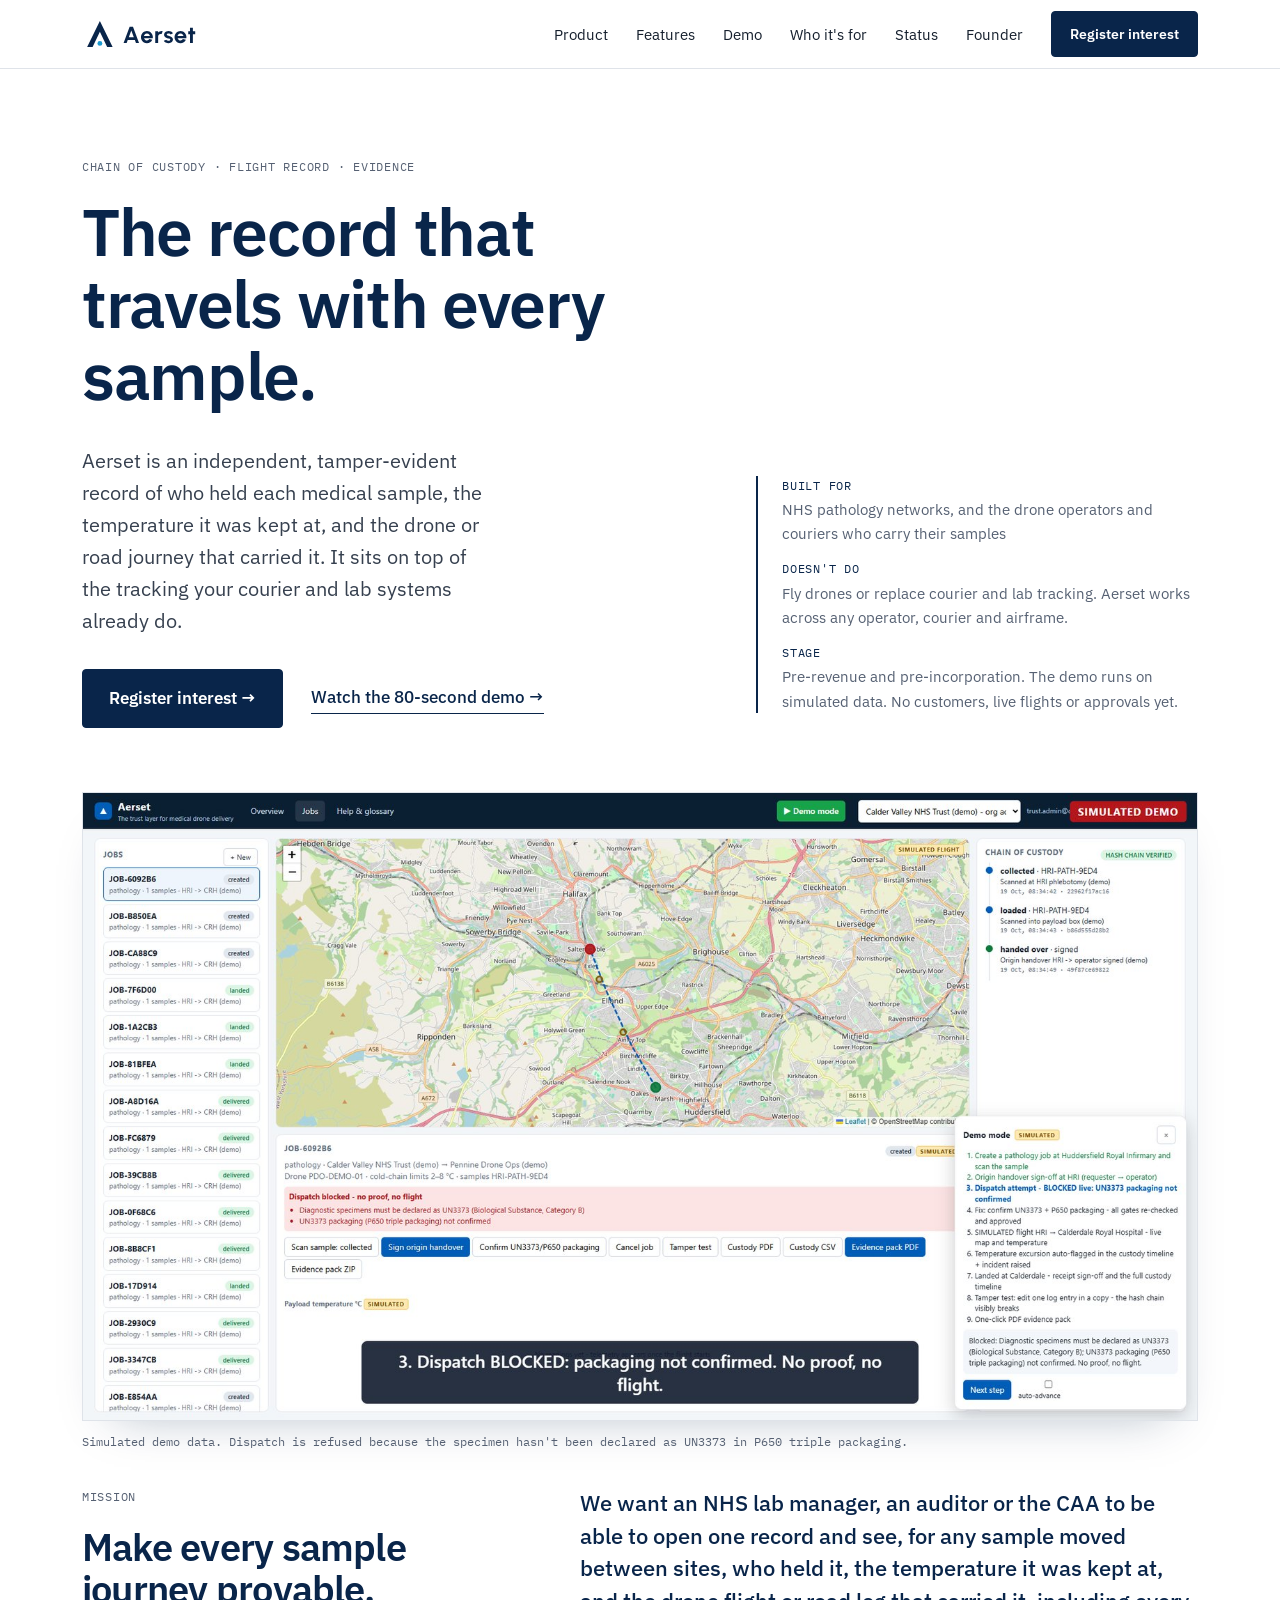
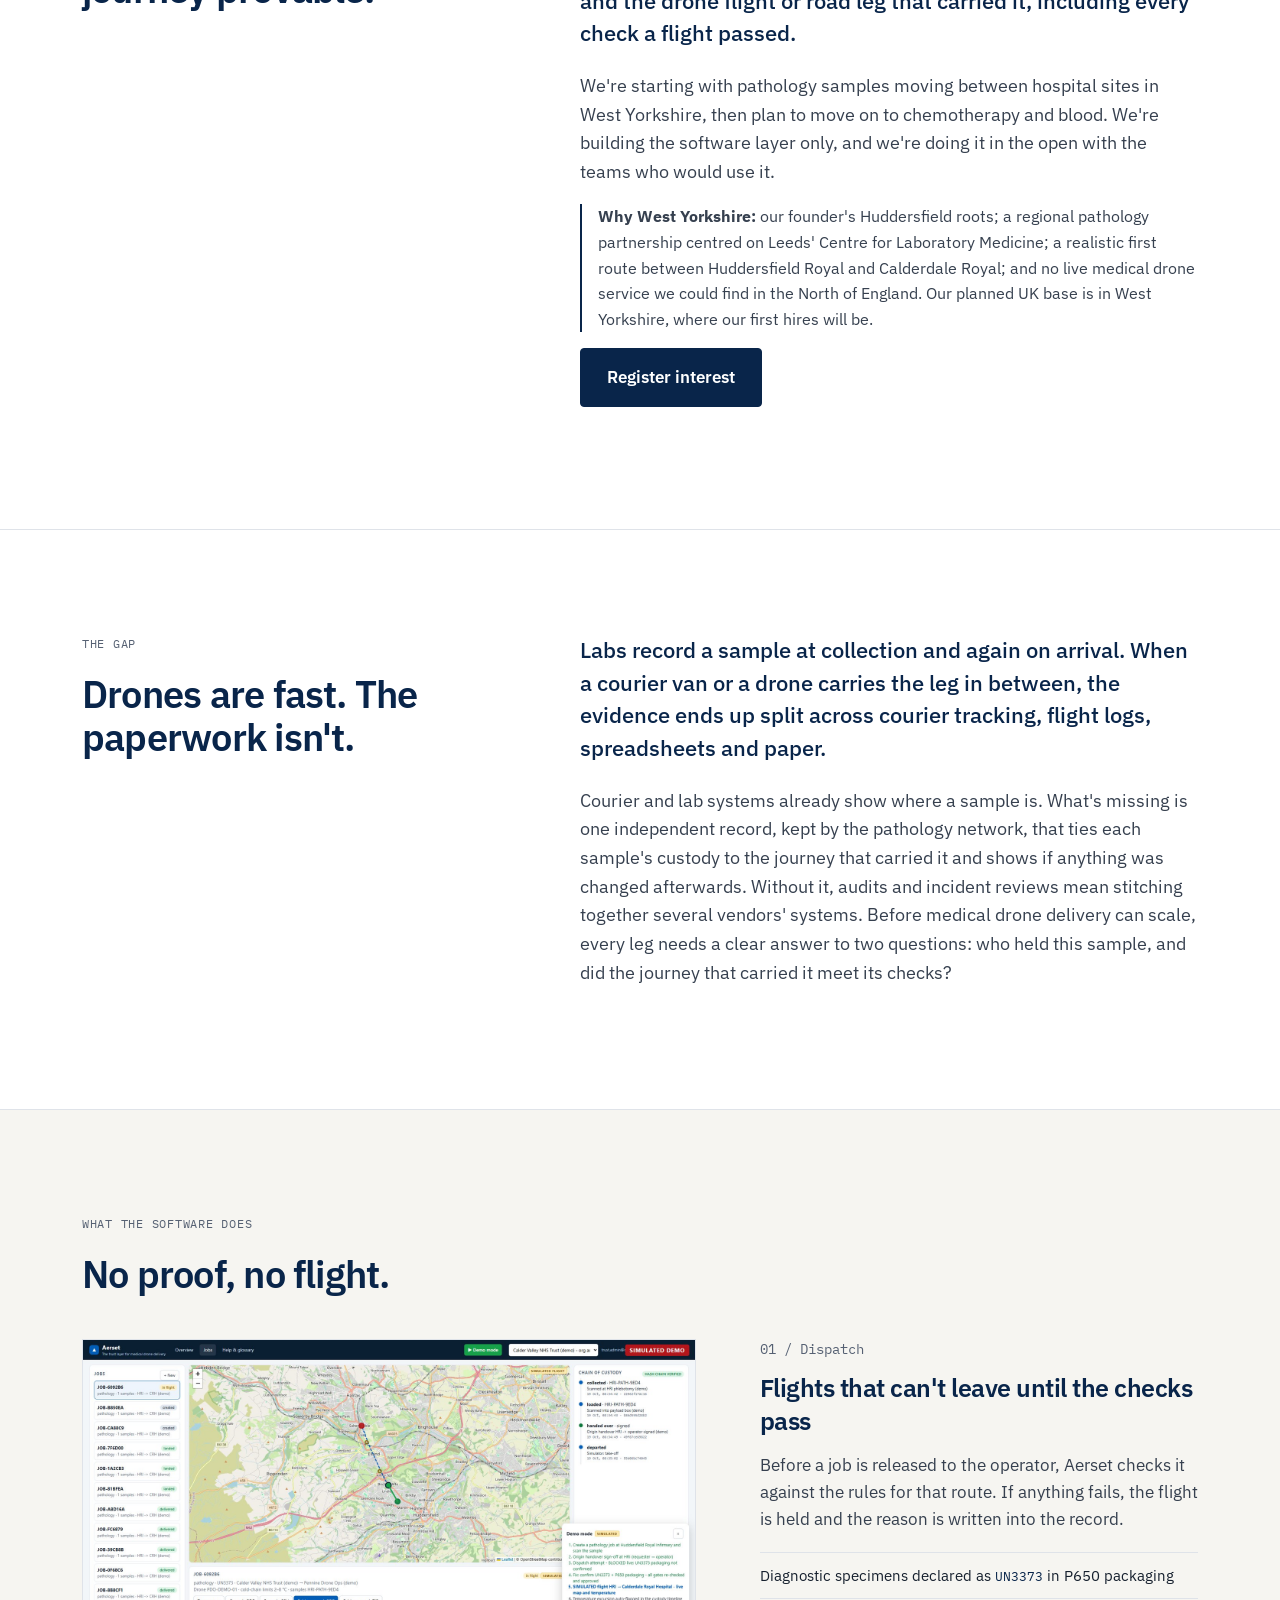
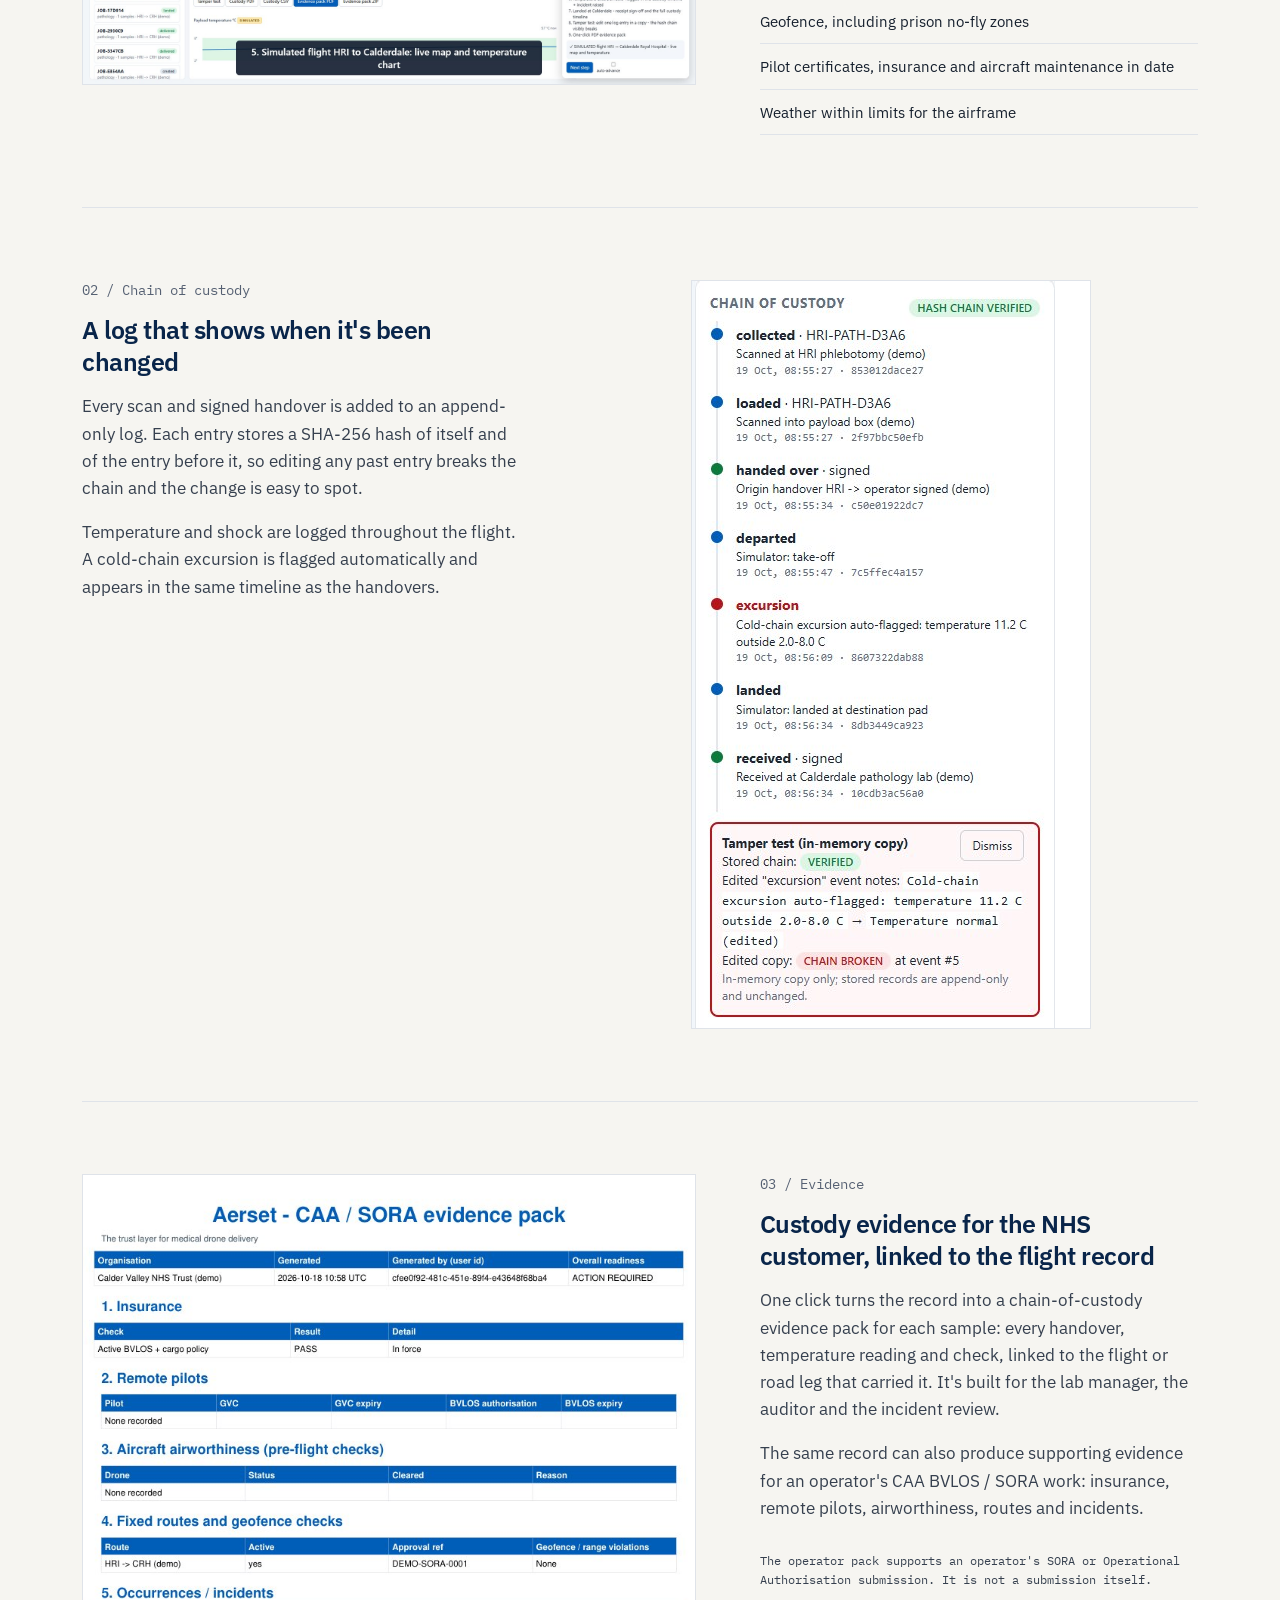
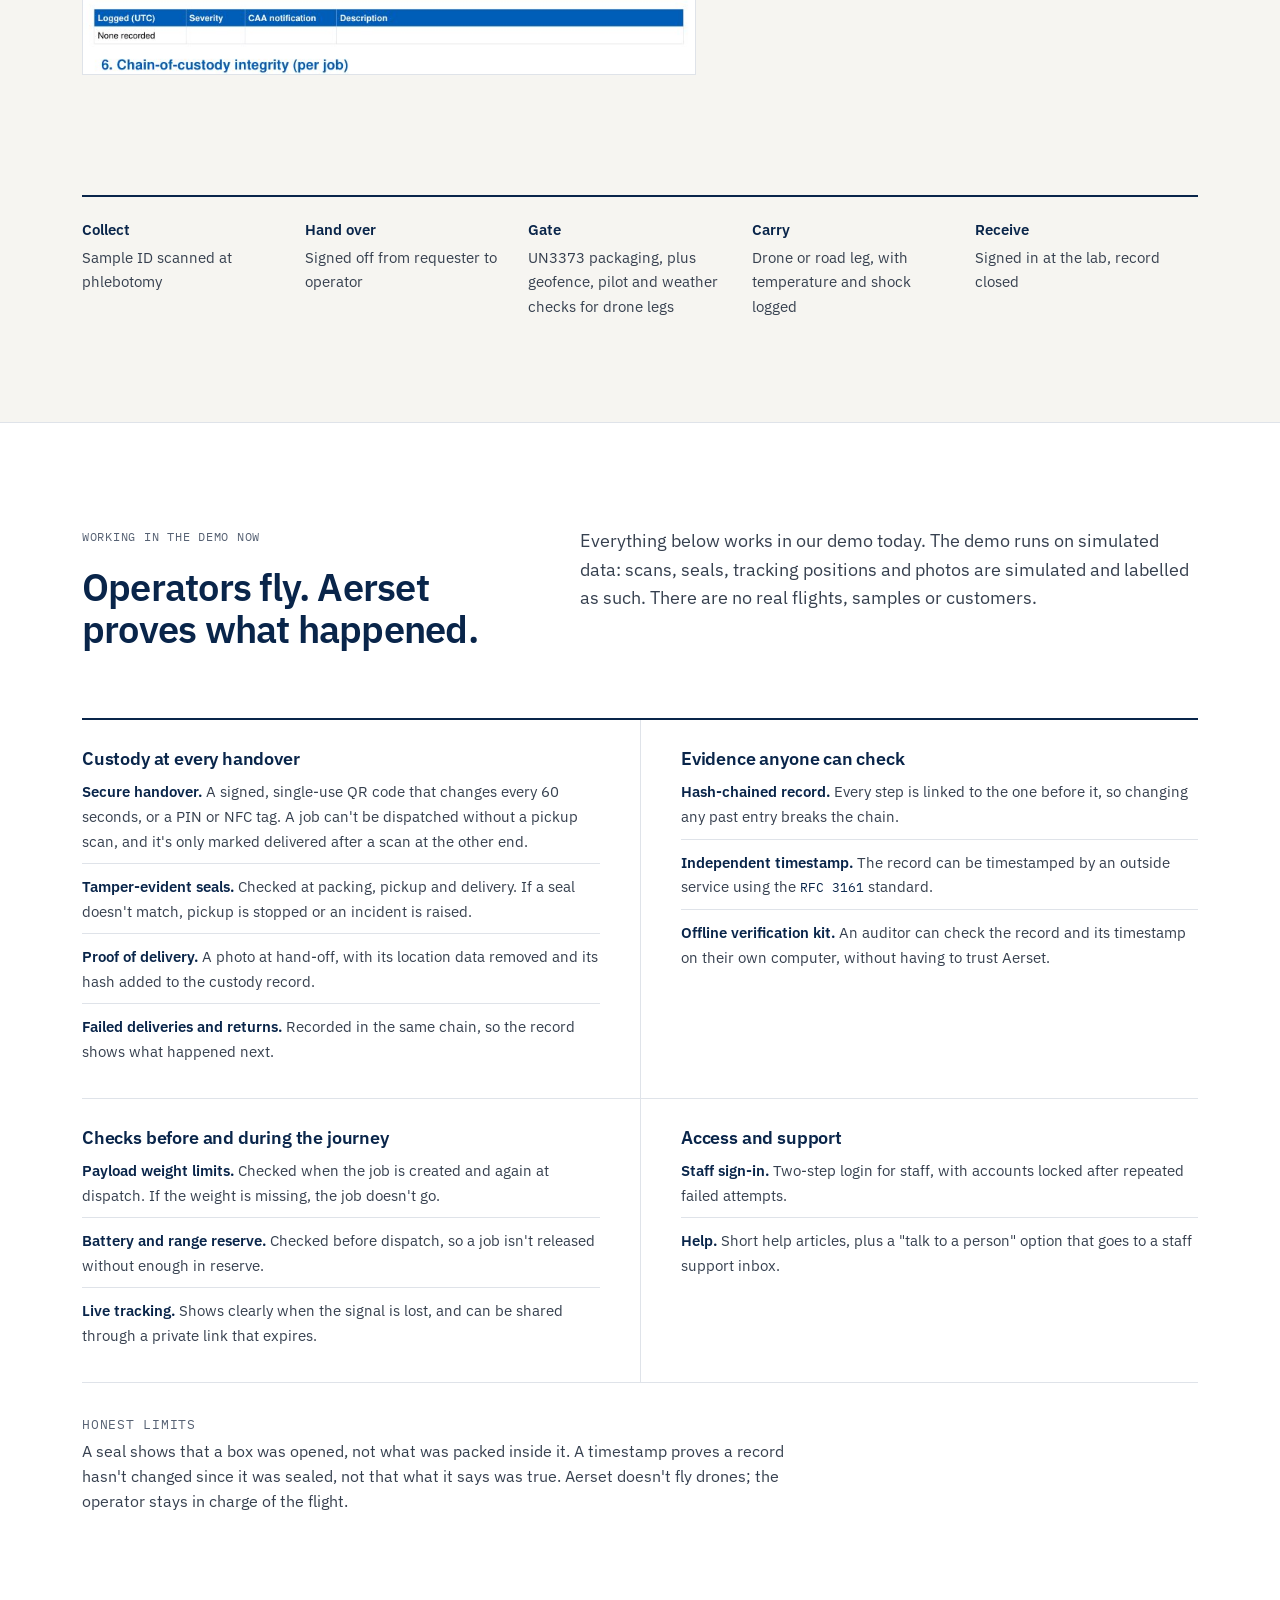
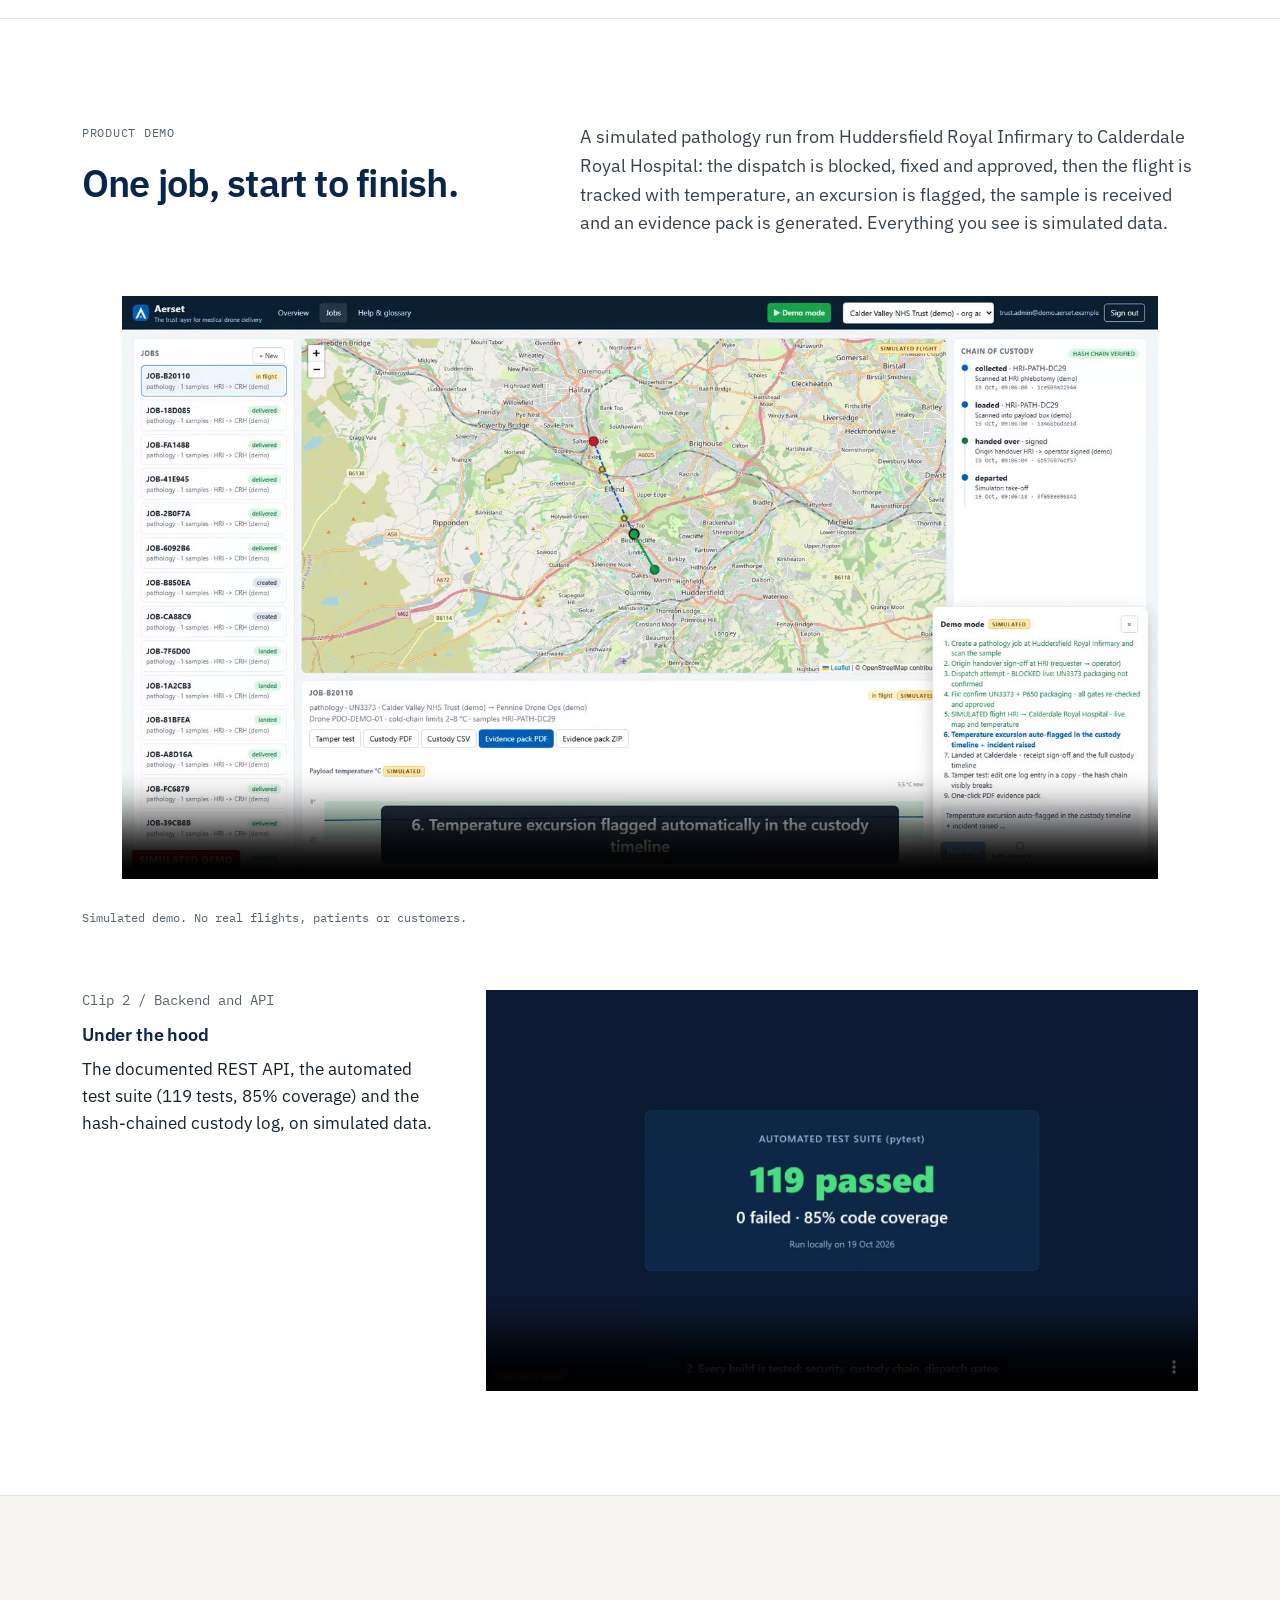
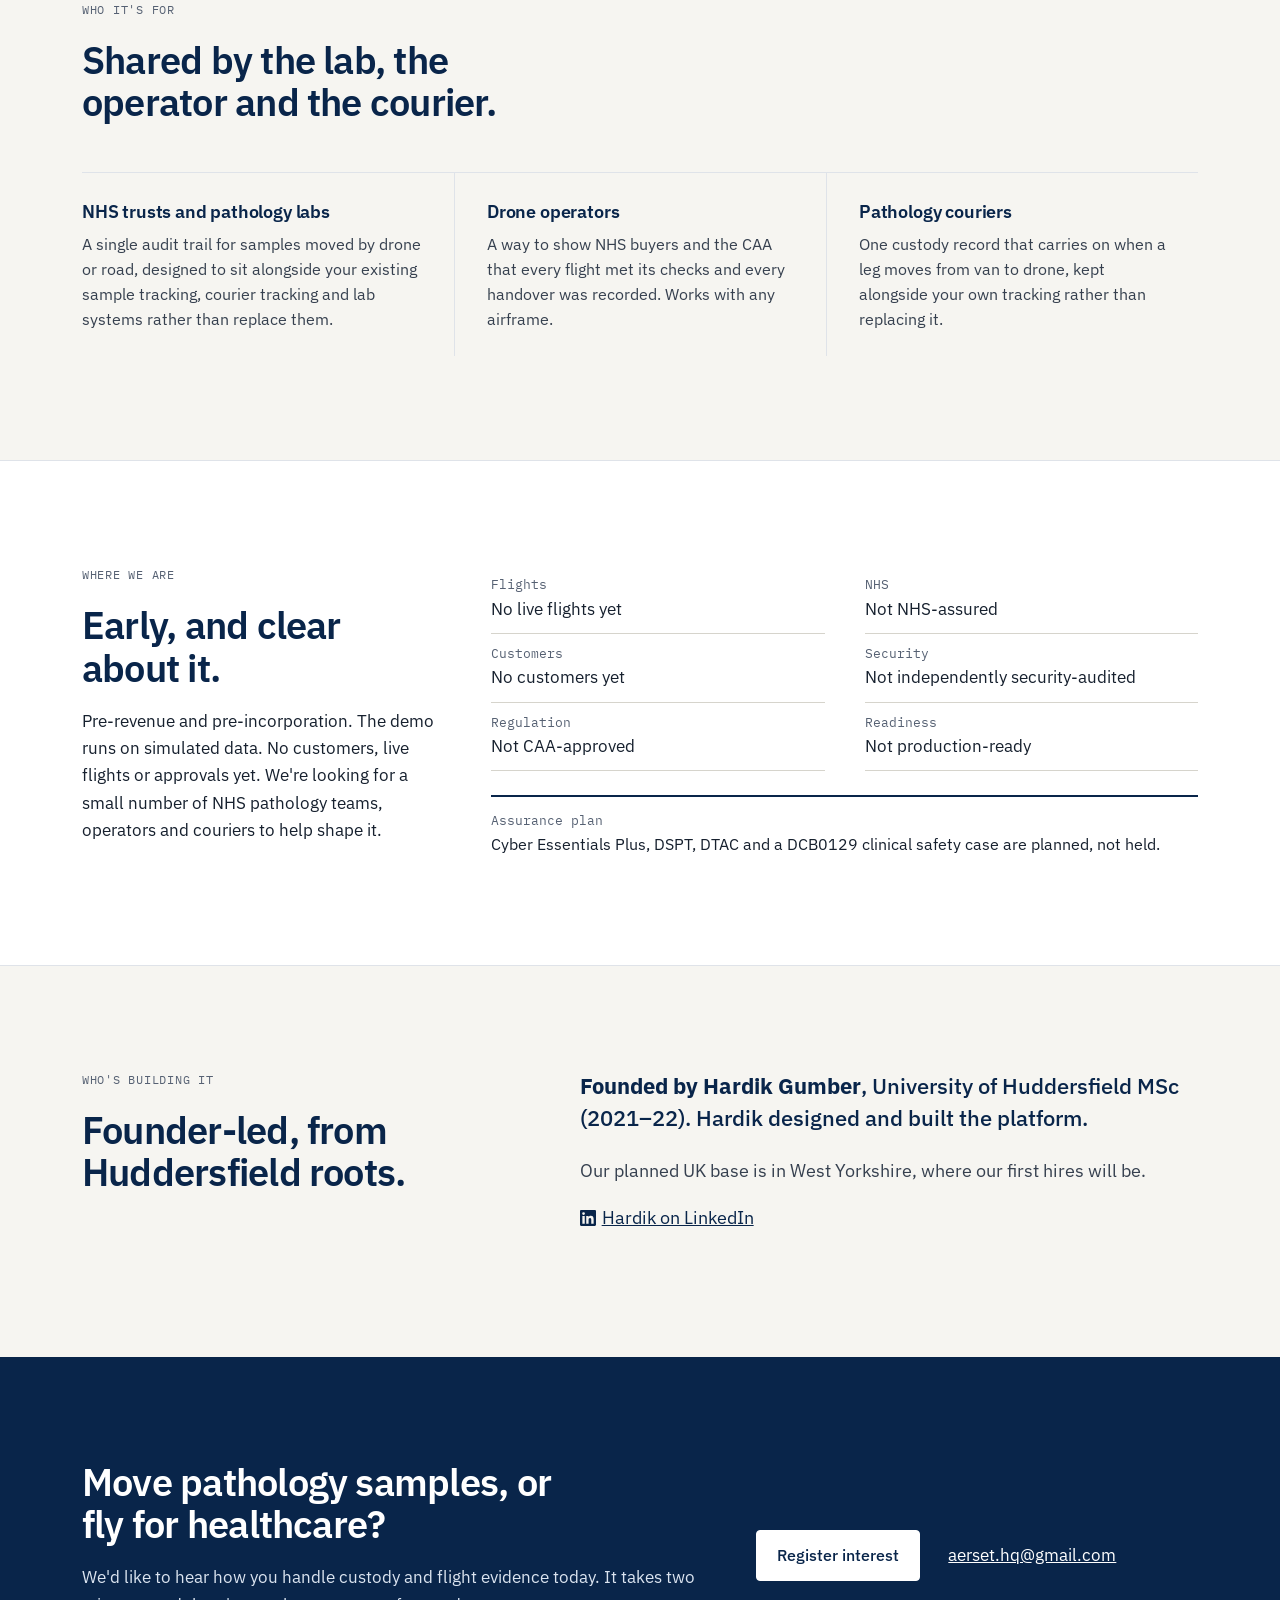
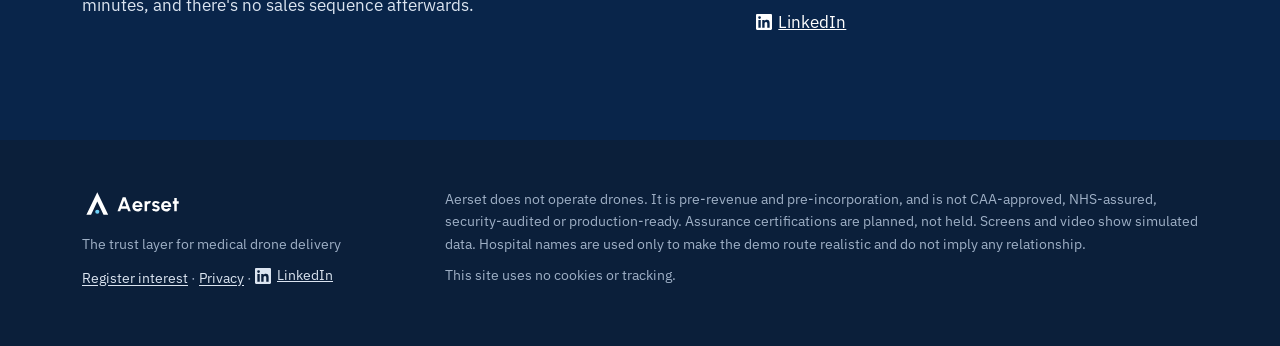
==== commit 1533cc17: "Add live-in-demo features section" ====
--- a/index.html
+++ b/index.html
@@ -20,7 +20,7 @@
   <div class="wrap nav-inner">
     <a class="brand" href="index.html" aria-label="Aerset home"><img src="img/logo-full.svg" alt="Aerset" height="28" width="117"></a>
     <nav aria-label="Main">
-      <a href="#product">Product</a><a href="#demo">Demo</a><a href="#who">Who it's for</a><a href="#status">Status</a><a href="#founder">Founder</a><a class="btn btn-sm" href="interest.html">Register interest</a>
+      <a href="#product">Product</a><a href="#features">Features</a><a href="#demo">Demo</a><a href="#who">Who it's for</a><a href="#status">Status</a><a href="#founder">Founder</a><a class="btn btn-sm" href="interest.html">Register interest</a>
     </nav>
   </div>
 </header>
@@ -124,6 +124,55 @@
       <div><strong>Carry</strong>Drone or road leg, with temperature and shock logged</div>
       <div><strong>Receive</strong>Signed in at the lab, record closed</div>
     </div>
+  </div>
+</section>
+
+<section id="features" class="section">
+  <div class="wrap">
+    <div class="intro">
+      <div>
+        <span class="label">Working in the demo now</span>
+        <h2>Operators fly. Aerset proves what happened.</h2>
+      </div>
+      <div>
+        <p>Everything below works in our demo today. The demo runs on simulated data: scans, seals, tracking positions and photos are simulated and labelled as such. There are no real flights, samples or customers.</p>
+      </div>
+    </div>
+    <div class="live">
+      <article>
+        <h3>Custody at every handover</h3>
+        <ul>
+          <li><strong>Secure handover.</strong> A signed, single-use QR code that changes every 60 seconds, or a PIN or NFC tag. A job can't be dispatched without a pickup scan, and it's only marked delivered after a scan at the other end.</li>
+          <li><strong>Tamper-evident seals.</strong> Checked at packing, pickup and delivery. If a seal doesn't match, pickup is stopped or an incident is raised.</li>
+          <li><strong>Proof of delivery.</strong> A photo at hand-off, with its location data removed and its hash added to the custody record.</li>
+          <li><strong>Failed deliveries and returns.</strong> Recorded in the same chain, so the record shows what happened next.</li>
+        </ul>
+      </article>
+      <article>
+        <h3>Evidence anyone can check</h3>
+        <ul>
+          <li><strong>Hash-chained record.</strong> Every step is linked to the one before it, so changing any past entry breaks the chain.</li>
+          <li><strong>Independent timestamp.</strong> The record can be timestamped by an outside service using the <code>RFC 3161</code> standard.</li>
+          <li><strong>Offline verification kit.</strong> An auditor can check the record and its timestamp on their own computer, without having to trust Aerset.</li>
+        </ul>
+      </article>
+      <article>
+        <h3>Checks before and during the journey</h3>
+        <ul>
+          <li><strong>Payload weight limits.</strong> Checked when the job is created and again at dispatch. If the weight is missing, the job doesn't go.</li>
+          <li><strong>Battery and range reserve.</strong> Checked before dispatch, so a job isn't released without enough in reserve.</li>
+          <li><strong>Live tracking.</strong> Shows clearly when the signal is lost, and can be shared through a private link that expires.</li>
+        </ul>
+      </article>
+      <article>
+        <h3>Access and support</h3>
+        <ul>
+          <li><strong>Staff sign-in.</strong> Two-step login for staff, with accounts locked after repeated failed attempts.</li>
+          <li><strong>Help.</strong> Short help articles, plus a "talk to a person" option that goes to a staff support inbox.</li>
+        </ul>
+      </article>
+    </div>
+    <p class="limits"><span>Honest limits</span>A seal shows that a box was opened, not what was packed inside it. A timestamp proves a record hasn't changed since it was sealed, not that what it says was true. Aerset doesn't fly drones; the operator stays in charge of the flight.</p>
   </div>
 </section>
 
--- a/styles.css
+++ b/styles.css
@@ -146,3 +146,19 @@
 .assurance{margin:24px 0 0;padding:14px 0 0;border-top:2px solid var(--navy);font-size:.98rem;color:var(--ink)}
 .assurance span{font-family:var(--mono);font-size:.8rem;color:var(--muted);display:block}
 .paper+.paper{border-top:1px solid var(--line)}
+
+/* iteration 4 (24 Oct 2026): live-in-demo features */
+.live{display:grid;grid-template-columns:1fr 1fr;margin-top:48px;border-top:2px solid var(--navy)}
+.live article{padding:28px 40px 24px 0;border-bottom:1px solid var(--line)}
+.live article:nth-child(2n){padding-left:40px;padding-right:0;border-left:1px solid var(--line)}
+.live ul{list-style:none;padding:0;margin:0;font-size:.96rem;color:#36404f}
+.live li{padding:10px 0;border-top:1px solid var(--line)}
+.live li:first-child{border-top:0;padding-top:0}
+.live li strong{color:var(--navy);font-weight:600}
+.live code{font-family:var(--mono);font-size:.85em;color:var(--navy)}
+.limits{margin:32px 0 0;max-width:72ch;font-size:.98rem;color:#36404f}
+.limits span{font-family:var(--mono);font-size:.8rem;color:var(--muted);display:block;text-transform:uppercase;letter-spacing:.06em;margin-bottom:4px}
+@media (max-width:900px){
+ .live{grid-template-columns:1fr}
+ .live article,.live article:nth-child(2n){padding:24px 0 20px;border-left:0}
+}
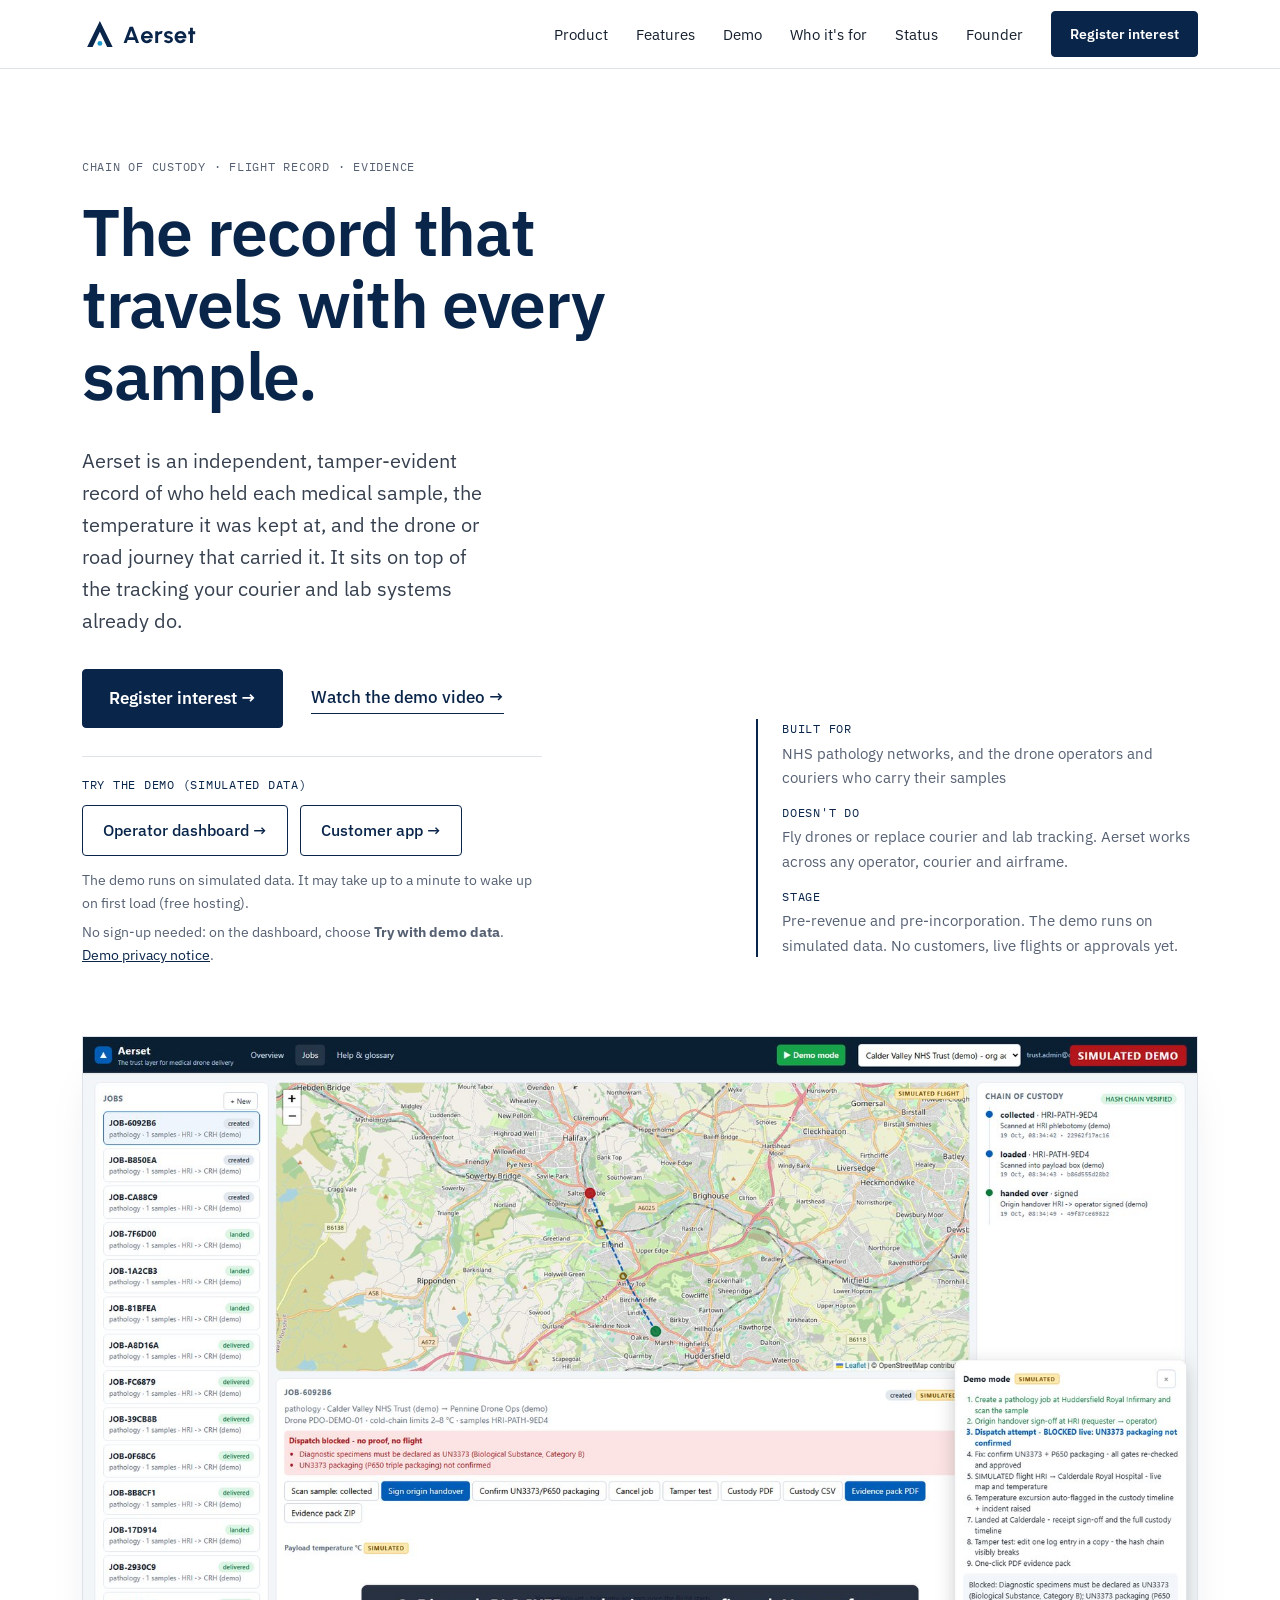
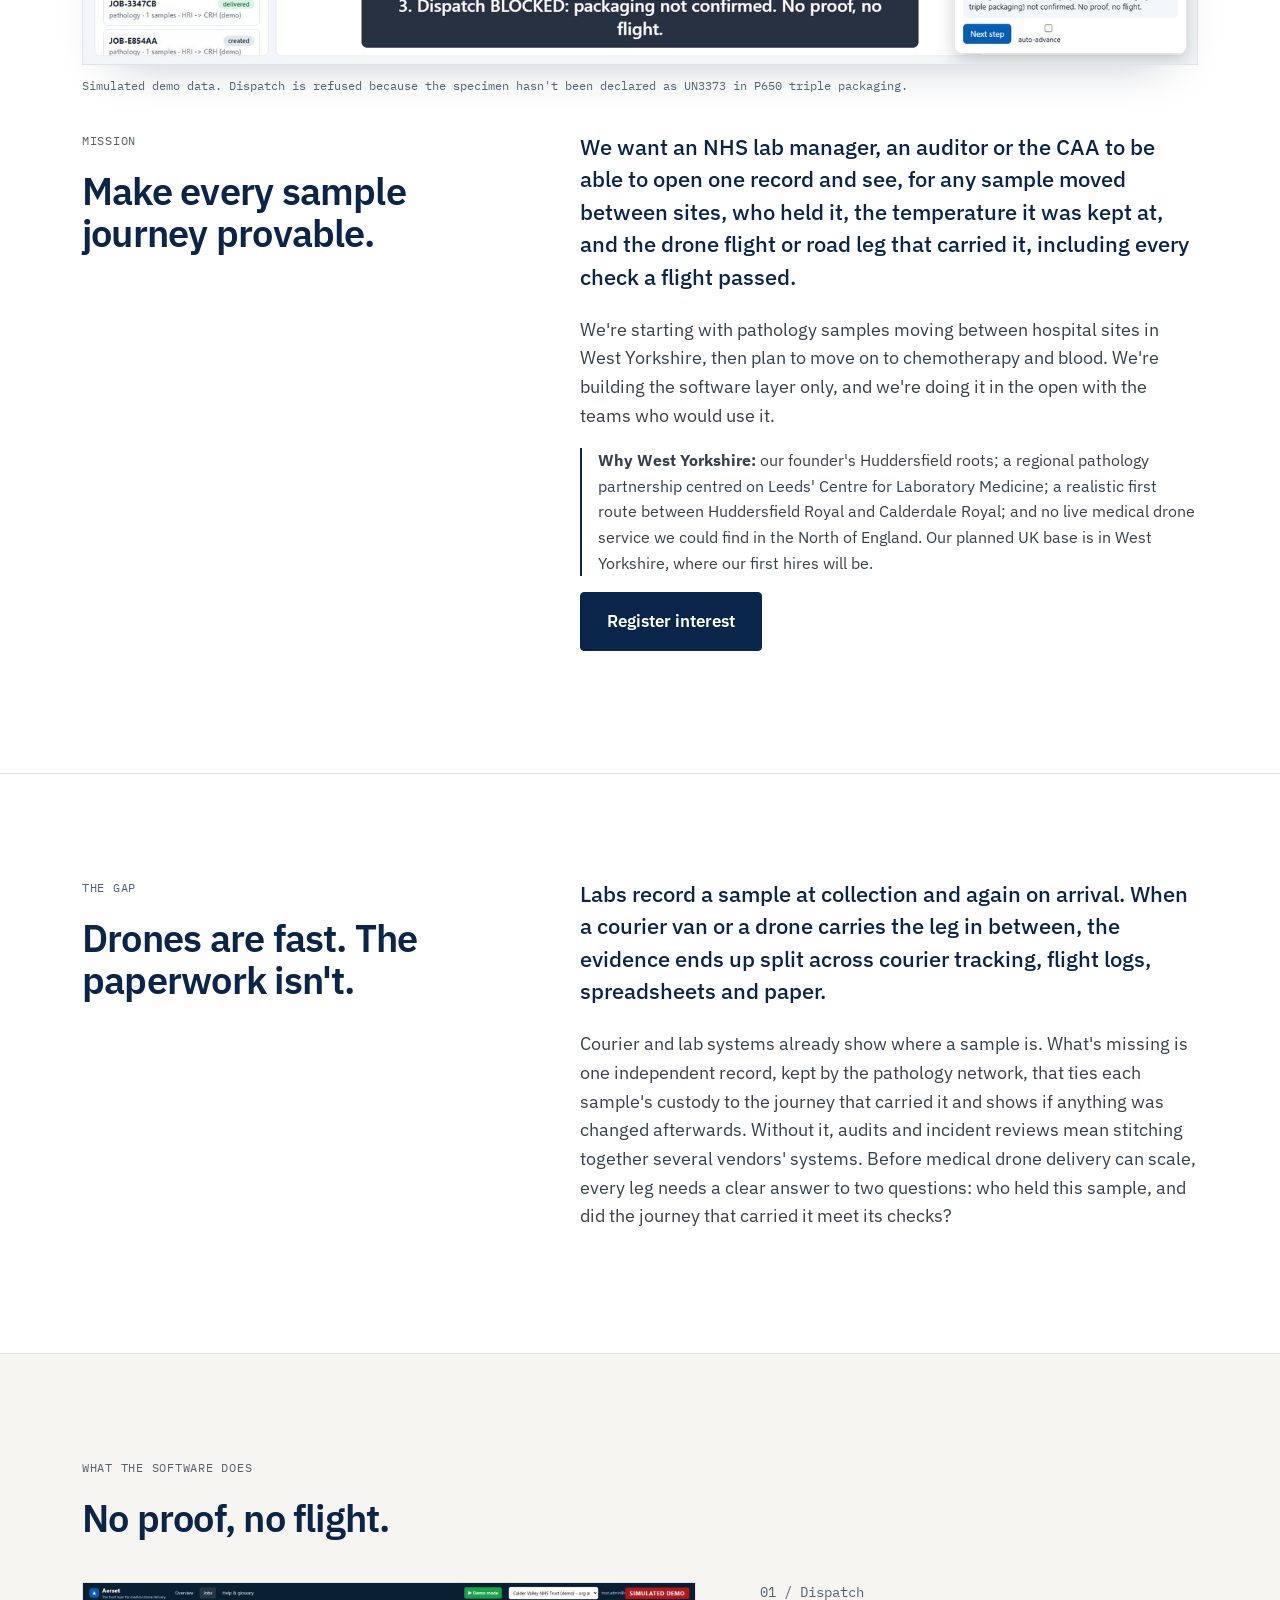
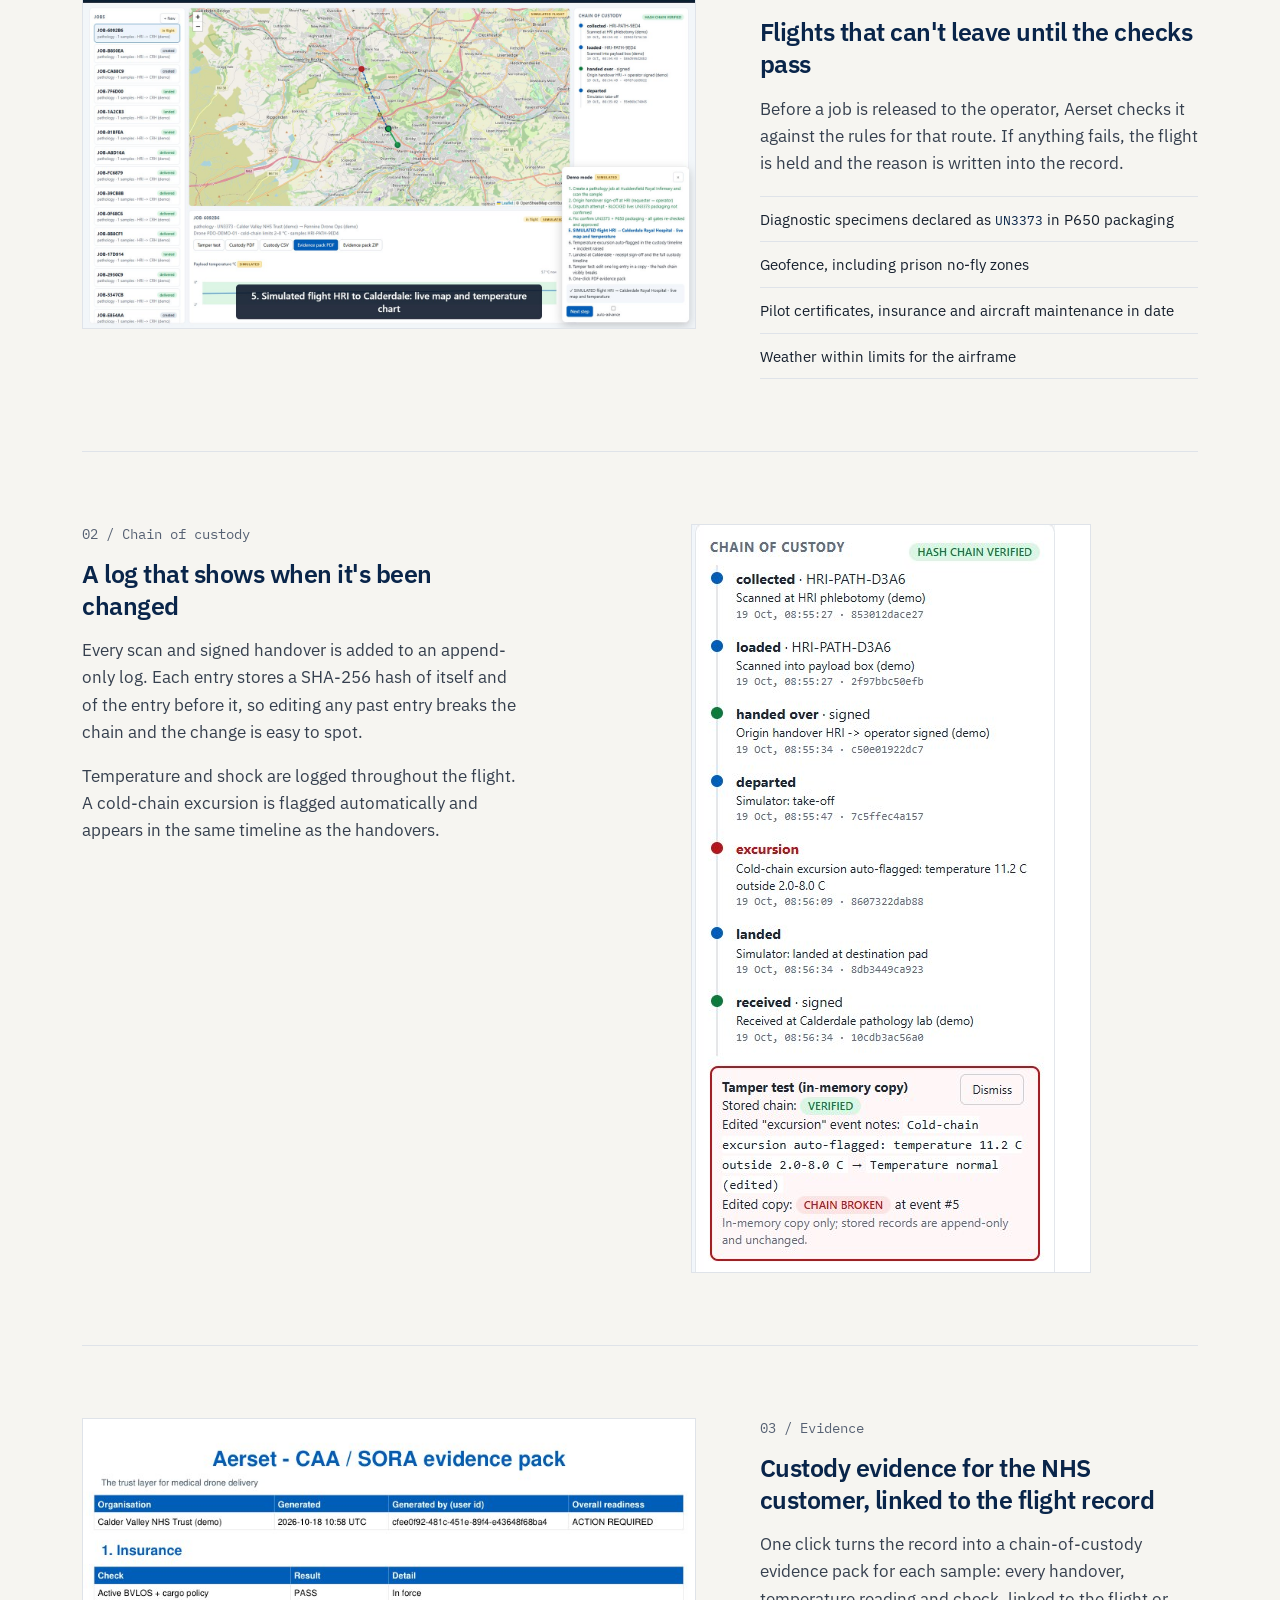
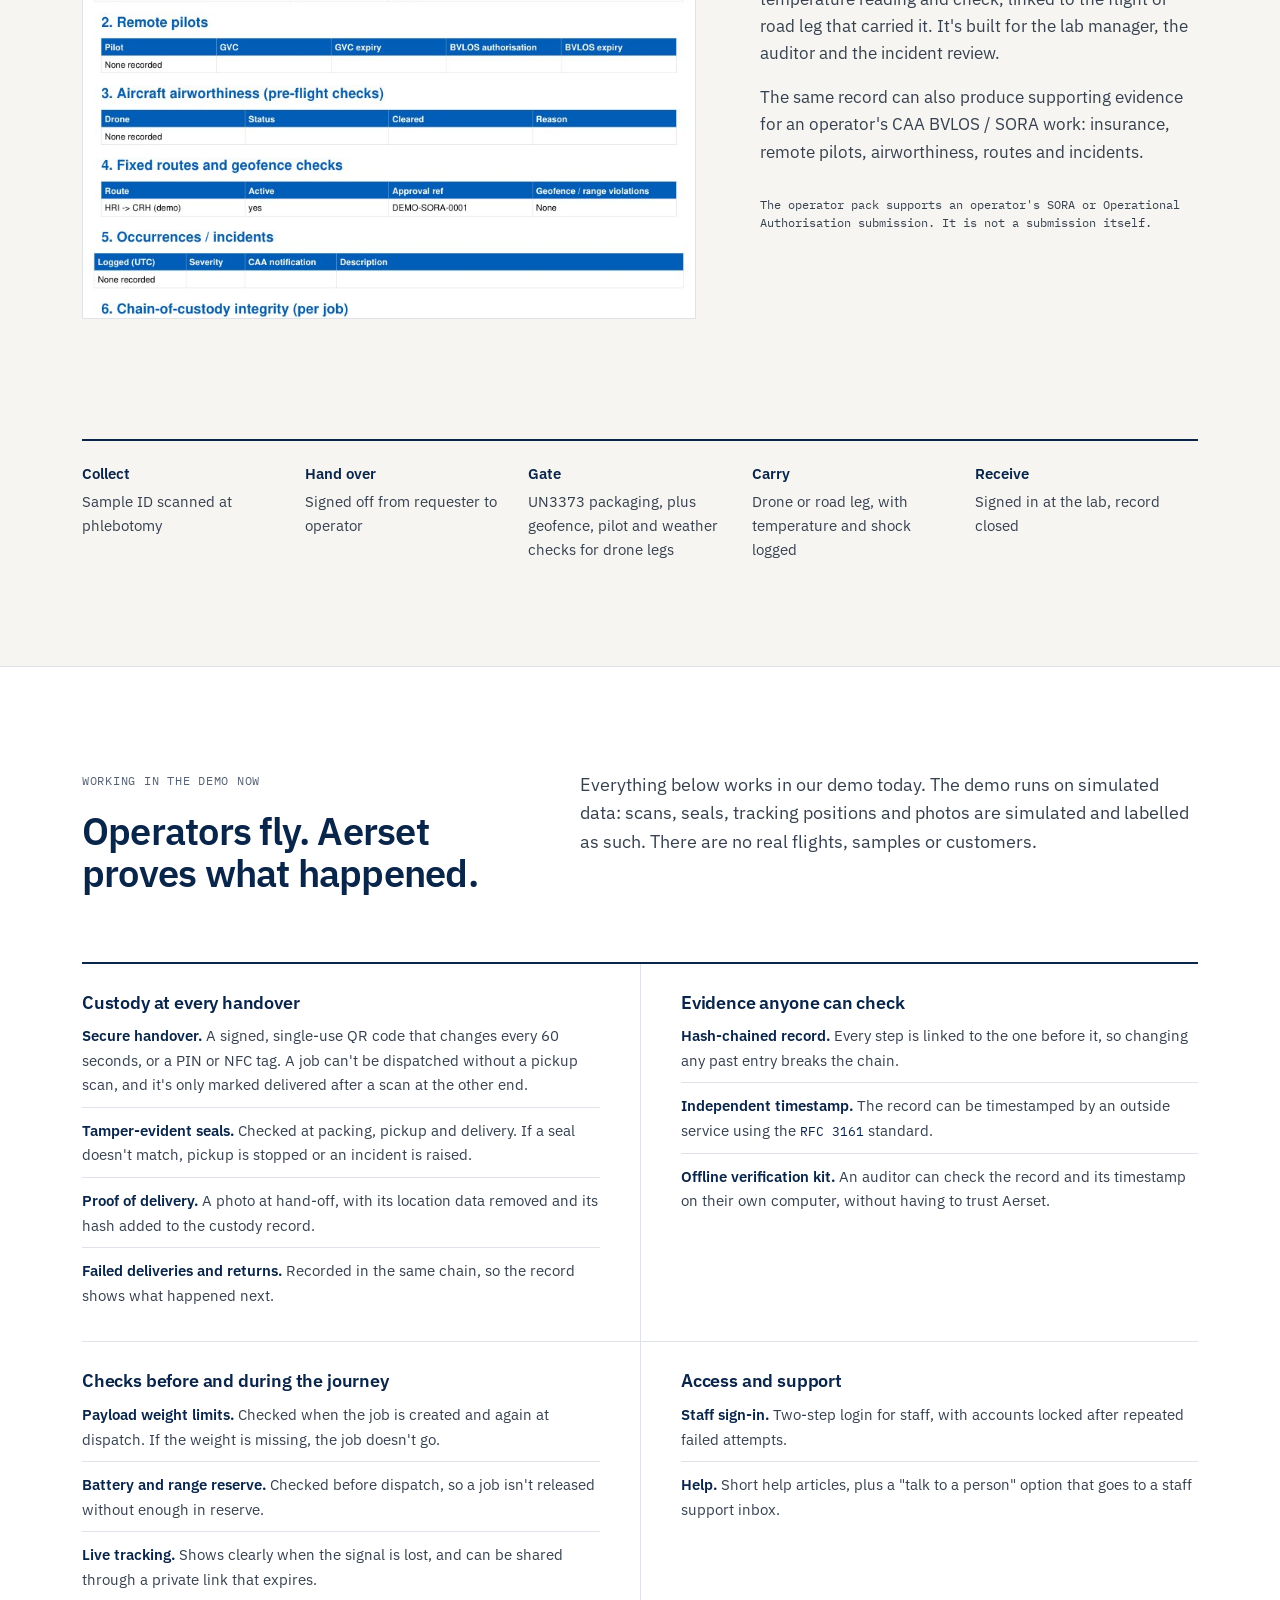
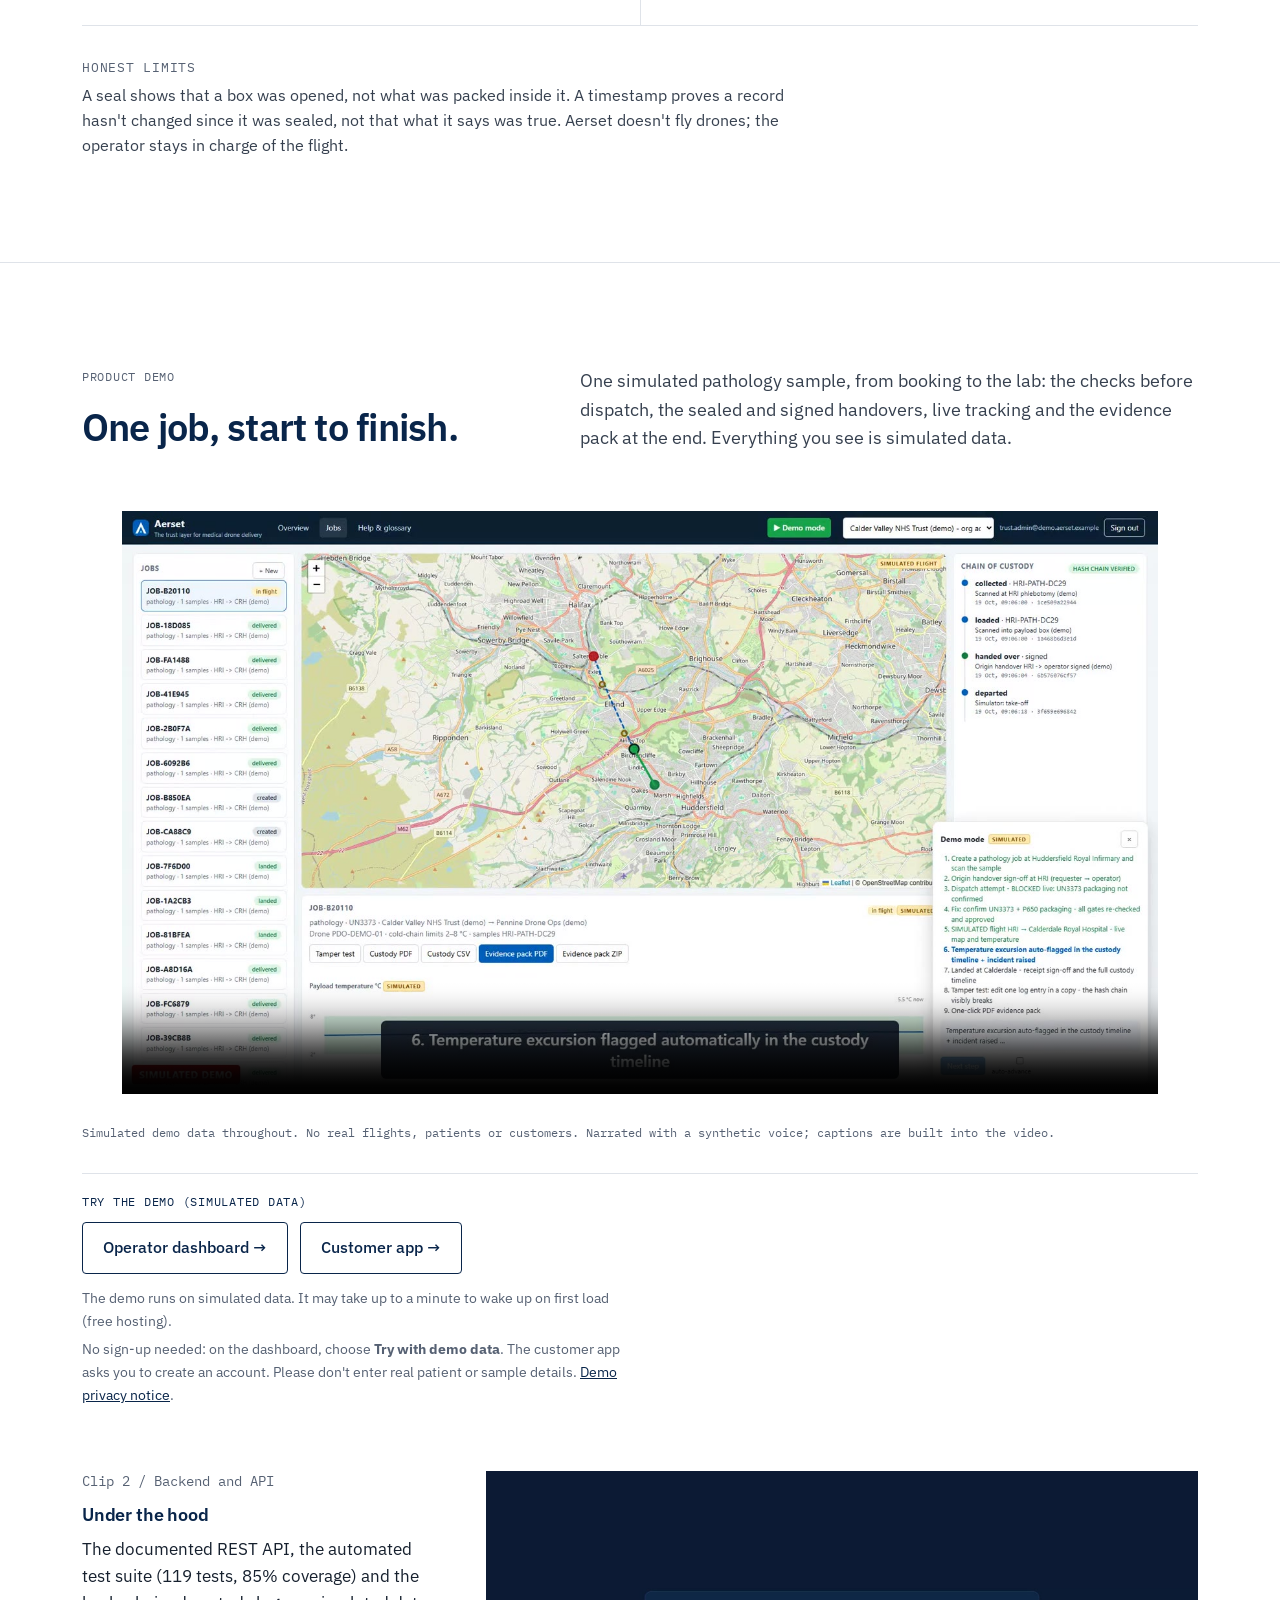
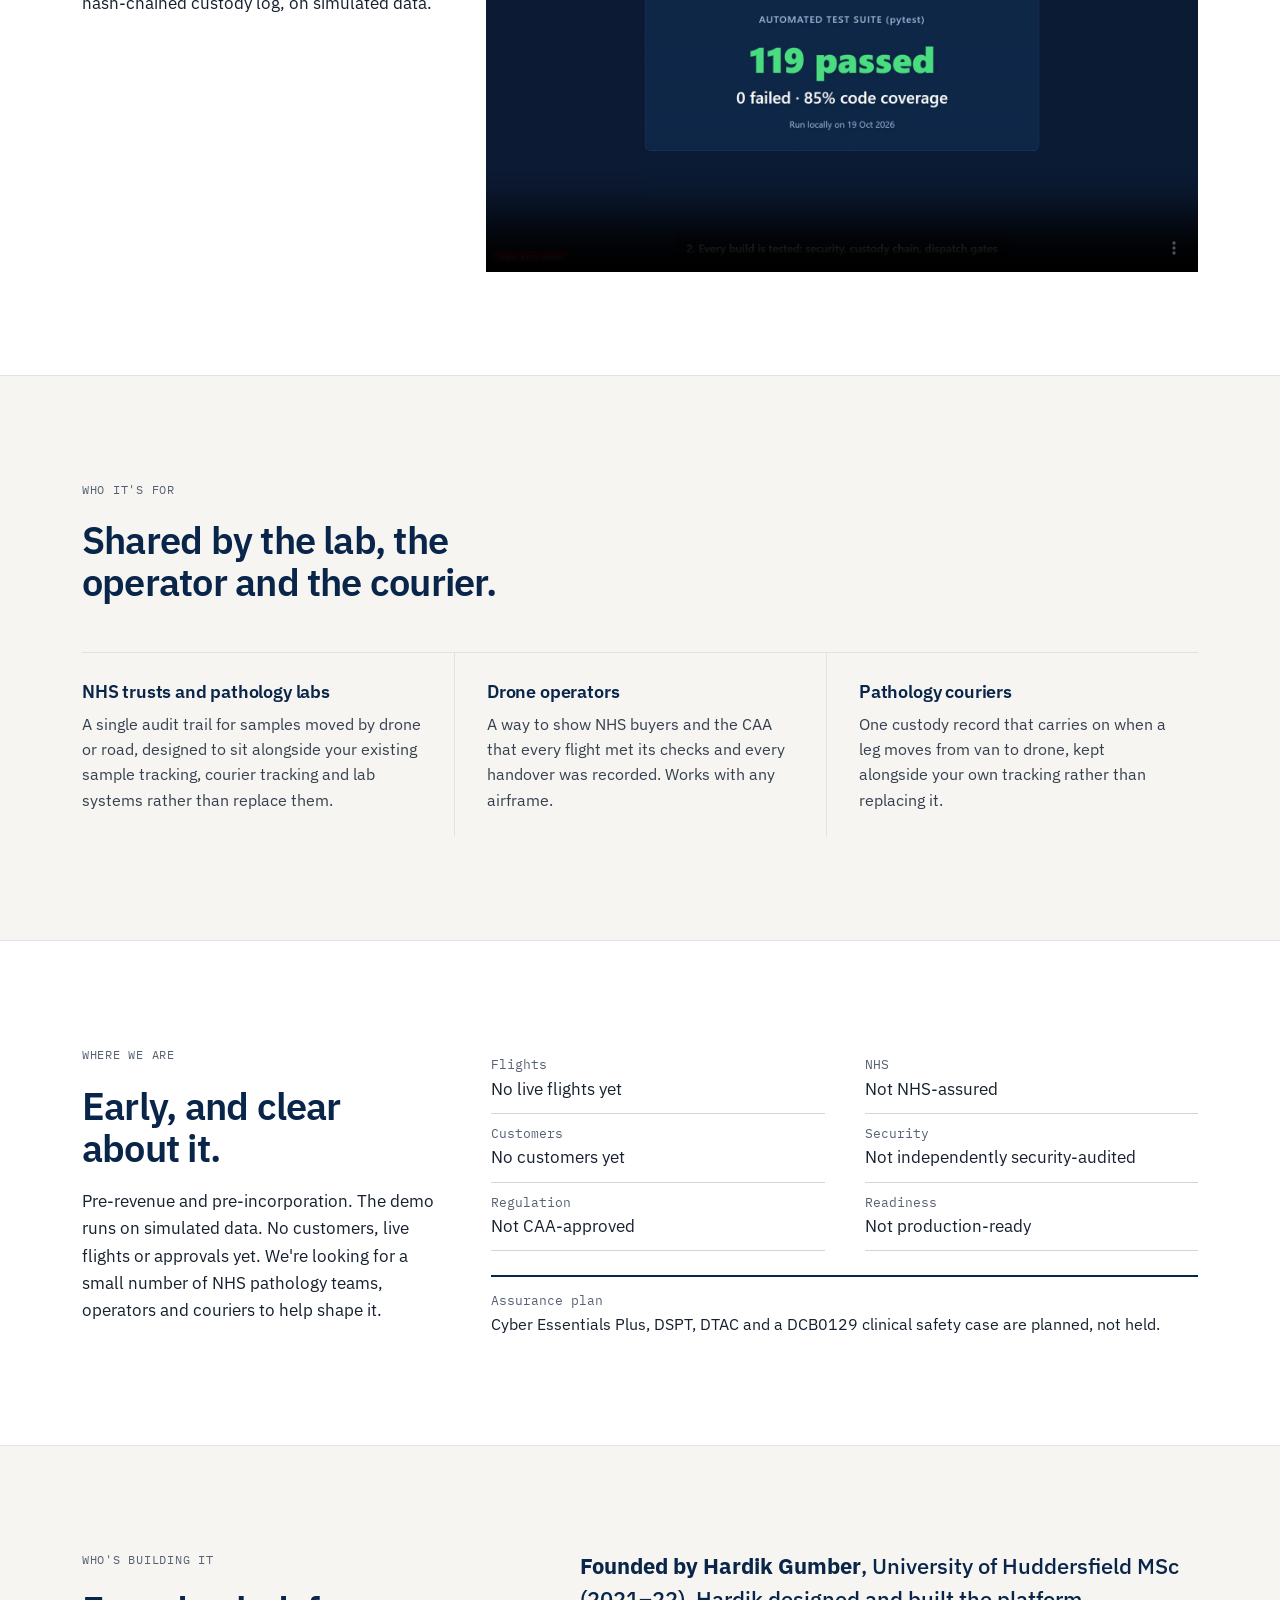
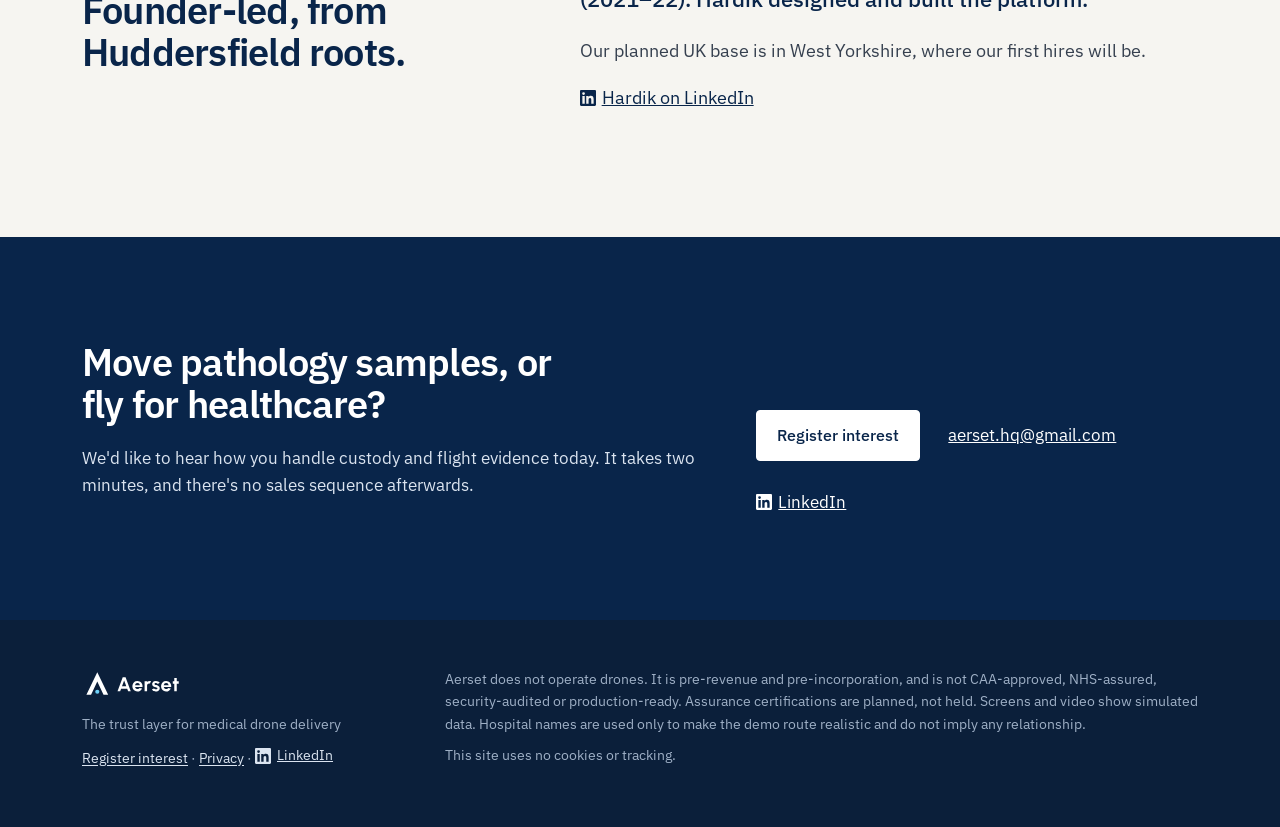
==== commit 08738cc5: "Add try-the-demo links, new public demo video, privacy notice" ====
--- a/index.html
+++ b/index.html
@@ -35,7 +35,16 @@
         <p class="lead">Aerset is an independent, tamper-evident record of who held each medical sample, the temperature it was kept at, and the drone or road journey that carried it. It sits on top of the tracking your courier and lab systems already do.</p>
         <div class="cta-row">
           <a class="btn btn-lg" href="interest.html">Register interest →</a>
-          <a class="link-arrow" href="#demo">Watch the 80-second demo →</a>
+          <a class="link-arrow" href="#demo">Watch the demo video →</a>
+        </div>
+        <div class="demo-cta">
+          <span class="demo-cta-label">Try the demo (simulated data)</span>
+          <div class="demo-cta-links">
+            <a class="btn btn-ghost" href="https://aerset-demo.onrender.com/dashboard" rel="noopener">Operator dashboard →</a>
+            <a class="btn btn-ghost" href="https://aerset-demo.onrender.com/app/" rel="noopener">Customer app →</a>
+          </div>
+          <p class="demo-note">The demo runs on simulated data. It may take up to a minute to wake up on first load (free hosting).</p>
+          <p class="demo-note">No sign-up needed: on the dashboard, choose <strong>Try with demo data</strong>. <a href="privacy.html">Demo privacy notice</a>.</p>
         </div>
       </div>
       <dl class="hero-facts">
@@ -184,16 +193,28 @@
         <h2>One job, start to finish.</h2>
       </div>
       <div>
-        <p>A simulated pathology run from Huddersfield Royal Infirmary to Calderdale Royal Hospital: the dispatch is blocked, fixed and approved, then the flight is tracked with temperature, an excursion is flagged, the sample is received and an evidence pack is generated. Everything you see is simulated data.</p>
-      </div>
-    </div>
+        <p>One simulated pathology sample, from booking to the lab: the checks before dispatch, the sealed and signed handovers, live tracking and the evidence pack at the end. Everything you see is simulated data.</p>
+      </div>
+    </div>
+    <!-- Demo video. New public cut: video/aerset-demo-public.mp4 (captions burned in).
+         Until that file exists, the script at the bottom falls back to the old video/aerset-demo.mp4. -->
     <figure class="video-wrap">
-      <video controls preload="metadata" muted playsinline poster="video/aerset-demo-poster.jpg" width="1920" height="1080">
-        <source src="video/aerset-demo.mp4" type="video/mp4">
-        Your browser can't play this video. <a href="video/aerset-demo.mp4">Download the demo</a>.
+      <video id="demo-video" controls preload="metadata" playsinline poster="video/aerset-demo-public-poster.jpg" width="1920" height="1080"
+        data-fallback-src="video/aerset-demo.mp4" data-fallback-poster="video/aerset-demo-poster.jpg">
+        <source id="demo-video-src" src="video/aerset-demo-public.mp4" type="video/mp4">
+        Your browser can't play this video. <a href="video/aerset-demo-public.mp4">Download the demo</a>.
       </video>
     </figure>
-    <p class="caption">Simulated demo. No real flights, patients or customers.</p>
+    <p class="caption">Simulated demo data throughout. No real flights, patients or customers. Narrated with a synthetic voice; captions are built into the video.</p>
+    <div class="demo-cta demo-cta-section">
+      <span class="demo-cta-label">Try the demo (simulated data)</span>
+      <div class="demo-cta-links">
+        <a class="btn btn-ghost" href="https://aerset-demo.onrender.com/dashboard" rel="noopener">Operator dashboard →</a>
+        <a class="btn btn-ghost" href="https://aerset-demo.onrender.com/app/" rel="noopener">Customer app →</a>
+      </div>
+      <p class="demo-note">The demo runs on simulated data. It may take up to a minute to wake up on first load (free hosting).</p>
+      <p class="demo-note">No sign-up needed: on the dashboard, choose <strong>Try with demo data</strong>. The customer app asks you to create an account. Please don't enter real patient or sample details. <a href="privacy.html">Demo privacy notice</a>.</p>
+    </div>
     <div class="clip2" id="backend-clip" hidden>
       <div><span class="num">Clip 2 / Backend and API</span><h3>Under the hood</h3><p>The documented REST API, the automated test suite (119 tests, 85% coverage) and the hash-chained custody log, on simulated data.</p></div>
       <figure class="video-wrap"><video controls preload="metadata" muted playsinline poster="video/aerset-backend-poster.jpg" width="1920" height="1080" id="backend-video"><source src="video/aerset-backend.mp4" type="video/mp4"></video></figure>
@@ -265,7 +286,7 @@
     <div>
       <img src="img/logo-full-white.svg" alt="Aerset" height="24" width="100" style="margin-bottom:14px">
       <p>The trust layer for medical drone delivery</p>
-      <p><a href="interest.html">Register interest</a> · <a href="interest.html#privacy">Privacy</a> · <a class="li-link" href="https://www.linkedin.com/company/aerset/" rel="noopener"><svg class="li" viewBox="0 0 24 24" width="16" height="16" aria-hidden="true"><path fill="currentColor" d="M20.45 20.45h-3.56v-5.57c0-1.33-.02-3.04-1.85-3.04-1.85 0-2.14 1.45-2.14 2.94v5.67H9.35V9h3.41v1.56h.05c.48-.9 1.64-1.85 3.37-1.85 3.6 0 4.27 2.37 4.27 5.46v6.28zM5.34 7.43a2.06 2.06 0 1 1 0-4.13 2.06 2.06 0 0 1 0 4.13zM7.12 20.45H3.56V9h3.56v11.45zM22.22 0H1.77C.79 0 0 .77 0 1.73v20.54C0 23.23.79 24 1.77 24h20.45c.98 0 1.78-.77 1.78-1.73V1.73C24 .77 23.2 0 22.22 0z"/></svg> LinkedIn</a></p>
+      <p><a href="interest.html">Register interest</a> · <a href="privacy.html">Privacy</a> · <a class="li-link" href="https://www.linkedin.com/company/aerset/" rel="noopener"><svg class="li" viewBox="0 0 24 24" width="16" height="16" aria-hidden="true"><path fill="currentColor" d="M20.45 20.45h-3.56v-5.57c0-1.33-.02-3.04-1.85-3.04-1.85 0-2.14 1.45-2.14 2.94v5.67H9.35V9h3.41v1.56h.05c.48-.9 1.64-1.85 3.37-1.85 3.6 0 4.27 2.37 4.27 5.46v6.28zM5.34 7.43a2.06 2.06 0 1 1 0-4.13 2.06 2.06 0 0 1 0 4.13zM7.12 20.45H3.56V9h3.56v11.45zM22.22 0H1.77C.79 0 0 .77 0 1.73v20.54C0 23.23.79 24 1.77 24h20.45c.98 0 1.78-.77 1.78-1.73V1.73C24 .77 23.2 0 22.22 0z"/></svg> LinkedIn</a></p>
     </div>
     <div>
       <p>Aerset does not operate drones. It is pre-revenue and pre-incorporation, and is not CAA-approved, NHS-assured, security-audited or production-ready. Assurance certifications are planned, not held. Screens and video show simulated data. Hospital names are used only to make the demo route realistic and do not imply any relationship.</p>
@@ -273,6 +294,10 @@
     </div>
   </div>
 </footer>
+<script>
+(function(){var v=document.getElementById('demo-video'),s=document.getElementById('demo-video-src');if(!v||!s)return;
+ s.addEventListener('error',function(){v.poster=v.dataset.fallbackPoster;v.src=v.dataset.fallbackSrc;v.muted=true;v.load();});})();
+</script>
 <script>
 (function(){var v=document.getElementById('backend-video'),b=document.getElementById('backend-clip');
 fetch('video/aerset-backend.mp4',{method:'HEAD'}).then(function(r){if(r.ok)b.hidden=false;}).catch(function(){
--- a/styles.css
+++ b/styles.css
@@ -162,3 +162,20 @@
  .live{grid-template-columns:1fr}
  .live article,.live article:nth-child(2n){padding:24px 0 20px;border-left:0}
 }
+
+/* iteration 5 (25 Oct 2026): try-the-demo CTA, demo privacy page */
+.demo-cta{margin:28px 0 0;padding:18px 0 0;border-top:1px solid var(--line);max-width:46ch}
+.demo-cta-section{max-width:none;margin-top:32px}
+.demo-cta-label{font-family:var(--mono);font-size:.78rem;letter-spacing:.06em;text-transform:uppercase;color:var(--navy);display:block;margin-bottom:10px}
+.demo-cta-links{display:flex;gap:12px;flex-wrap:wrap;margin-bottom:12px}
+.btn-ghost{background:#fff;color:var(--navy)!important;border:1px solid var(--navy)}
+.btn-ghost:hover{background:var(--paper)}
+.demo-note{font-size:.9rem;color:var(--muted);margin:0 0 .4em;max-width:70ch}
+.legal{max-width:72ch}
+.legal h2{font-size:1.35rem;margin-top:2em;max-width:none}
+.legal h2:first-child{margin-top:0}
+.legal p,.legal li{color:#36404f}
+.legal ul{padding-left:20px}
+.legal table{border-collapse:collapse;width:100%;font-size:.95rem;margin:0 0 1em}
+.legal th,.legal td{text-align:left;vertical-align:top;padding:10px 12px 10px 0;border-top:1px solid var(--line)}
+.legal th{color:var(--navy);font-weight:600;width:30%}
